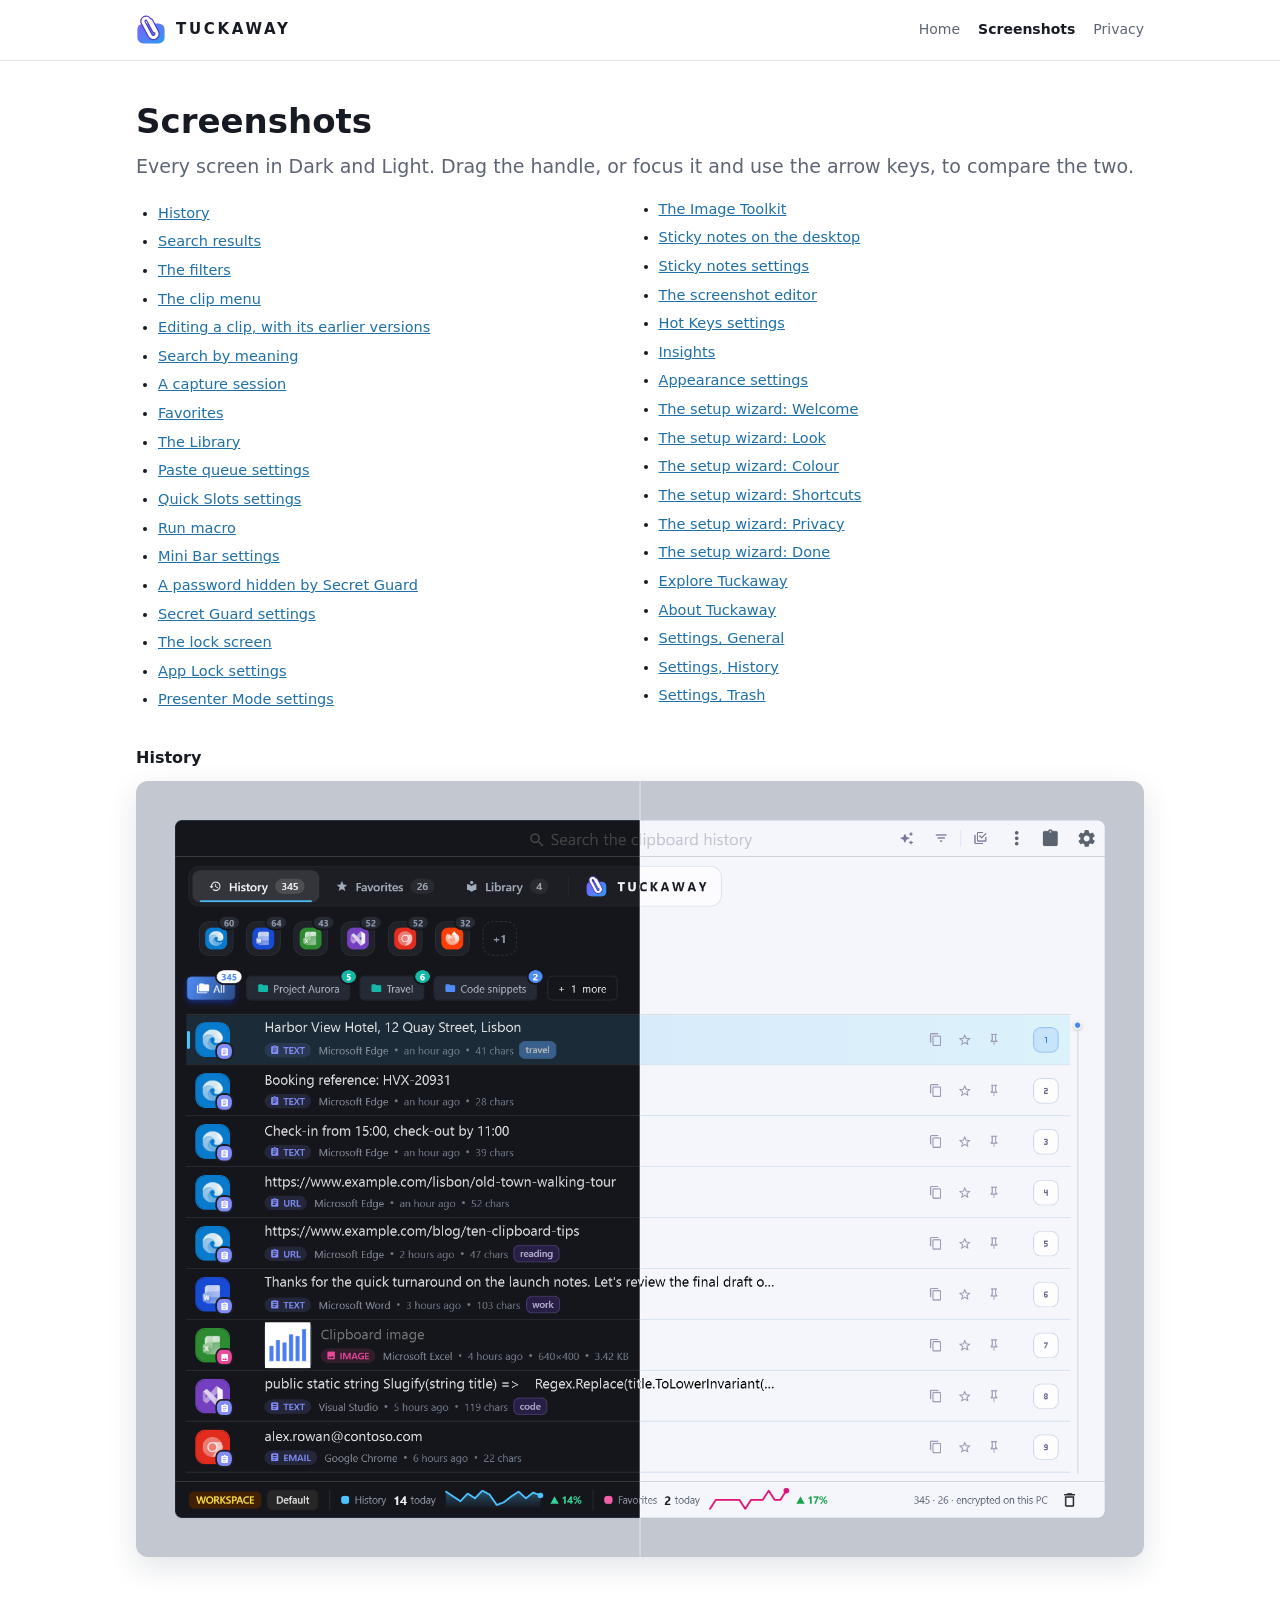
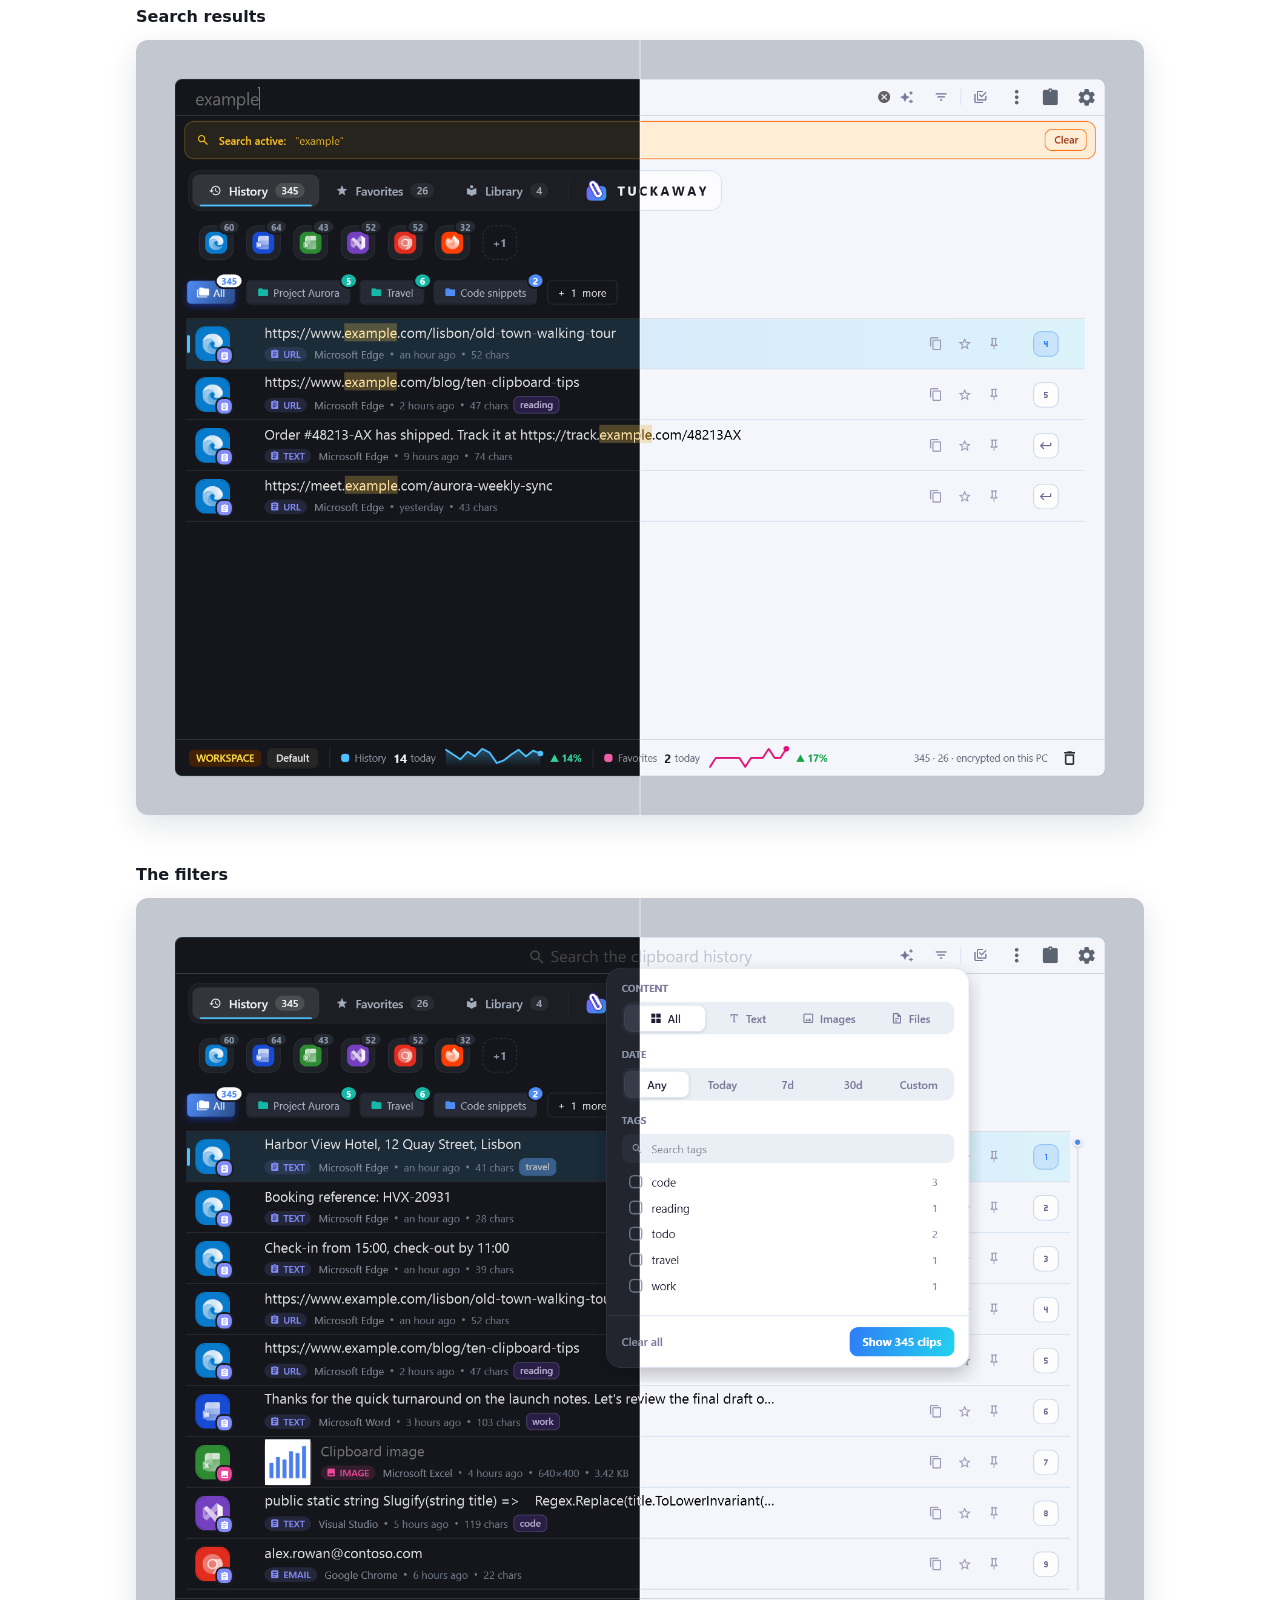
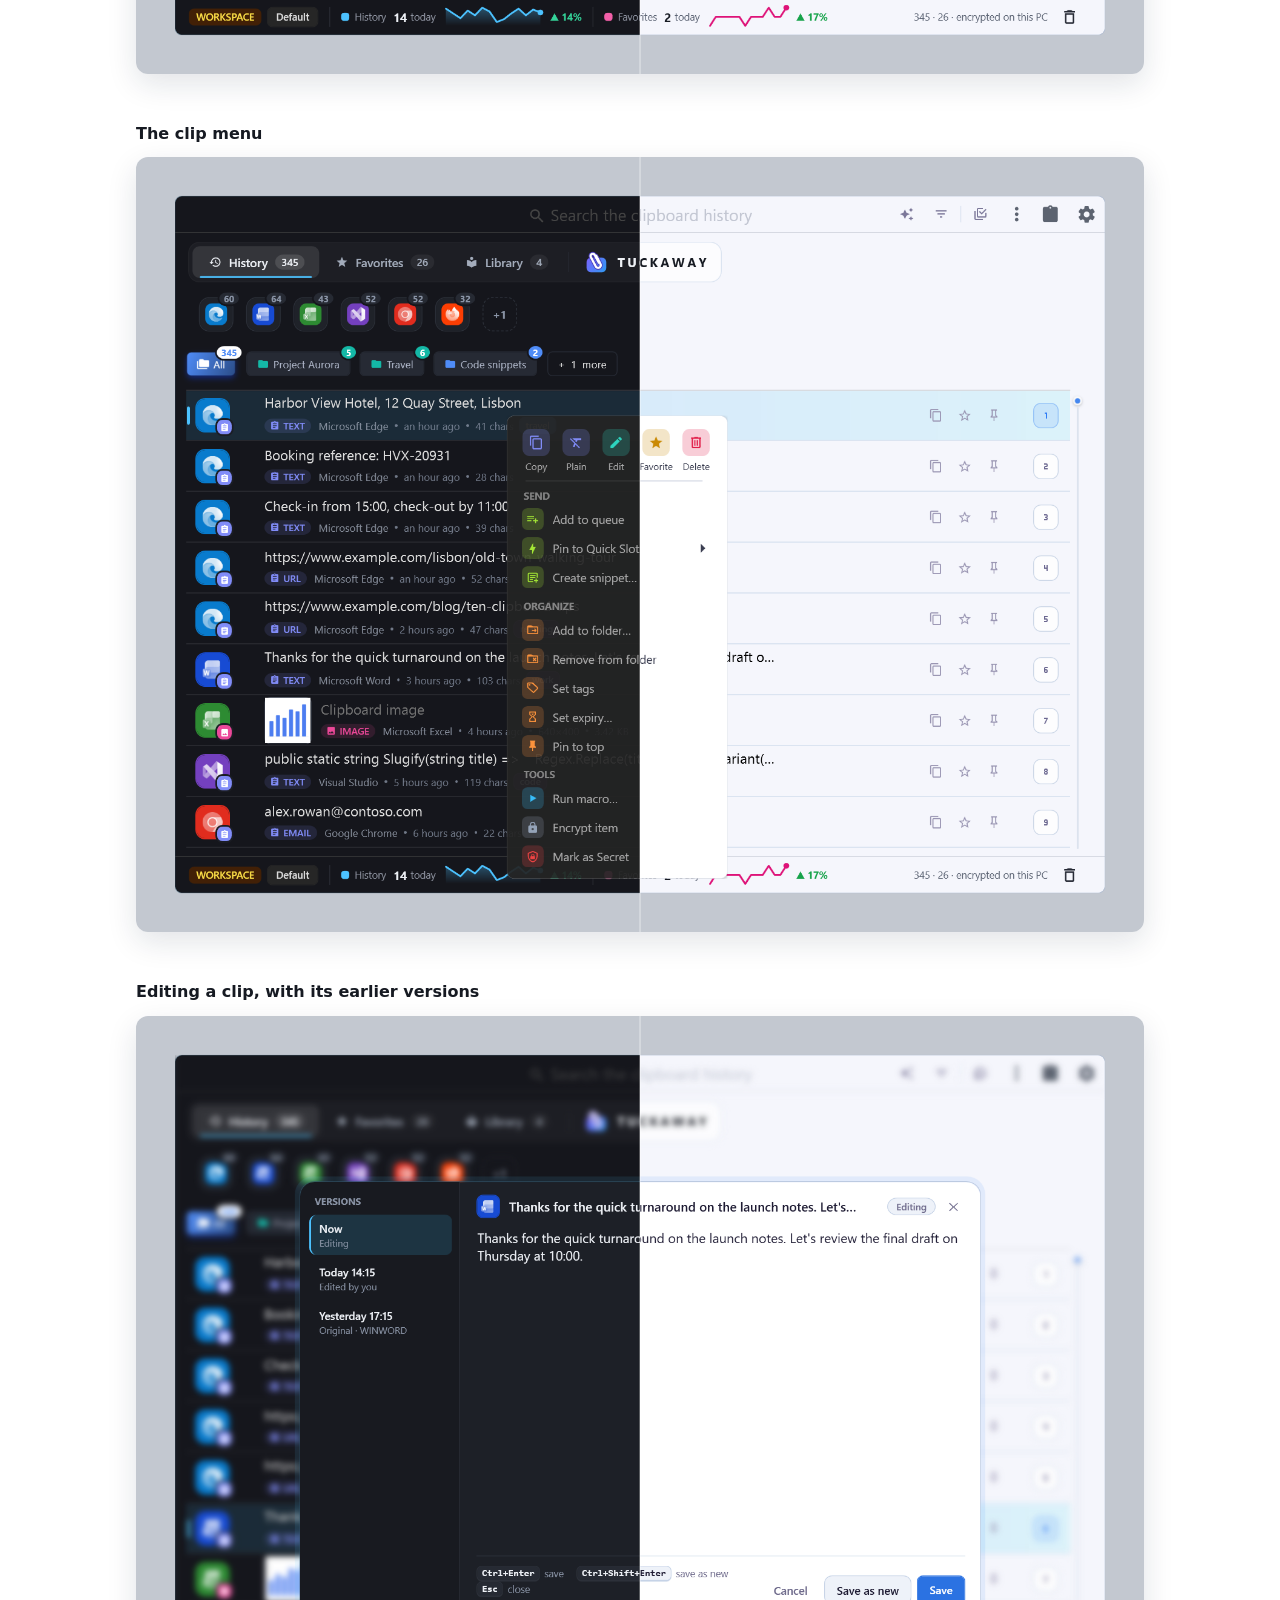
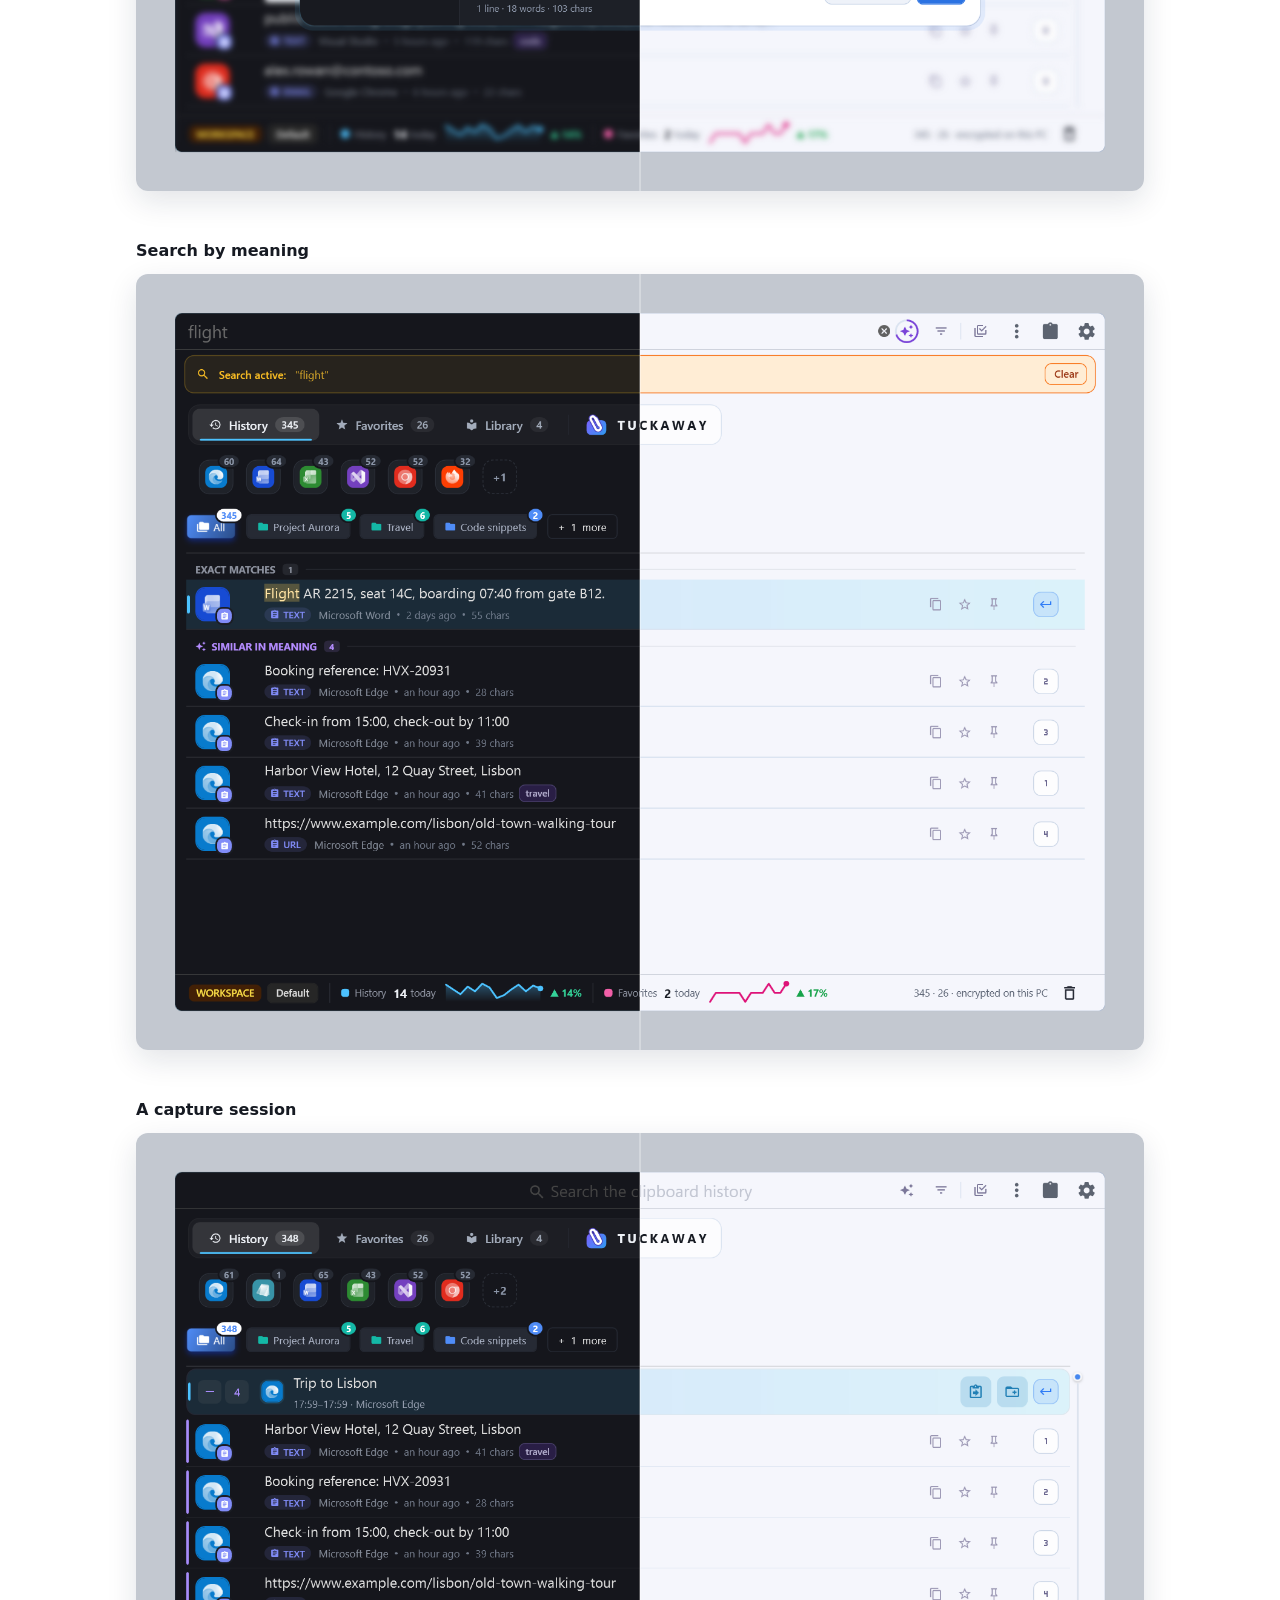
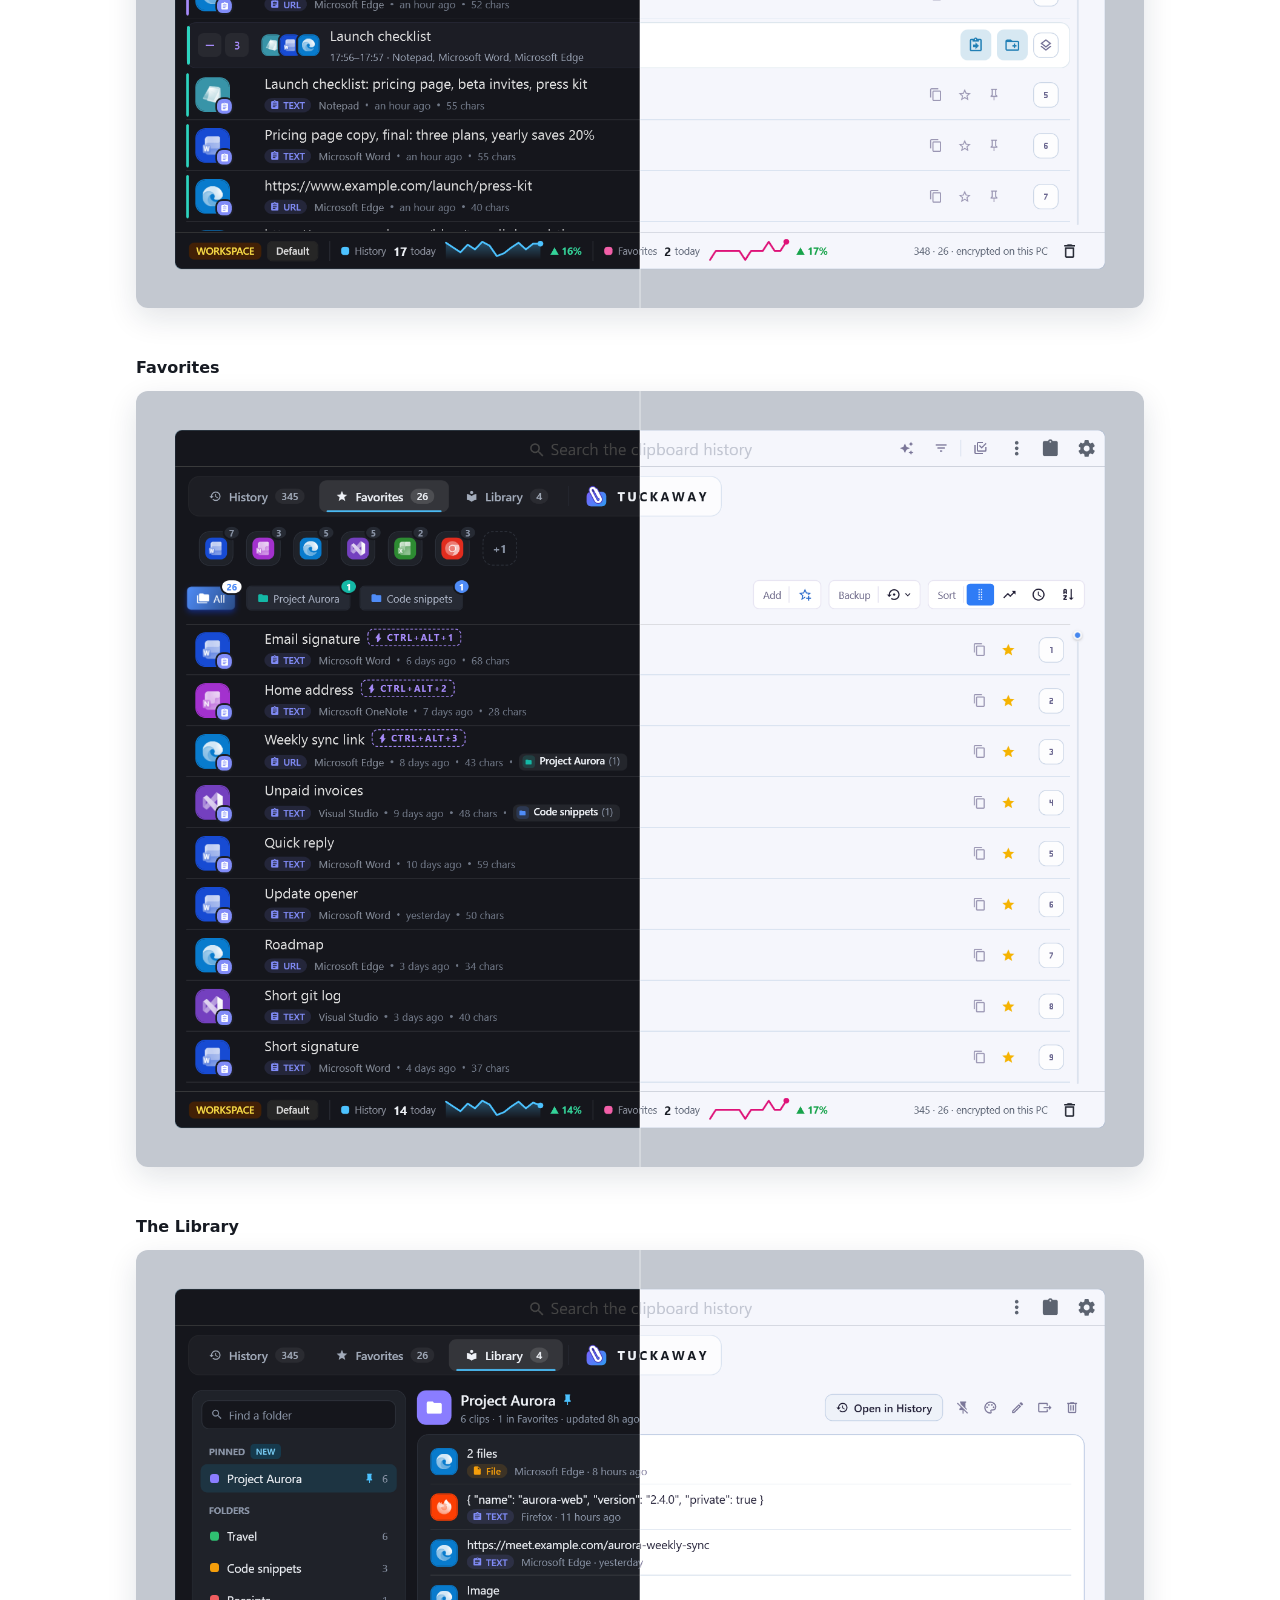
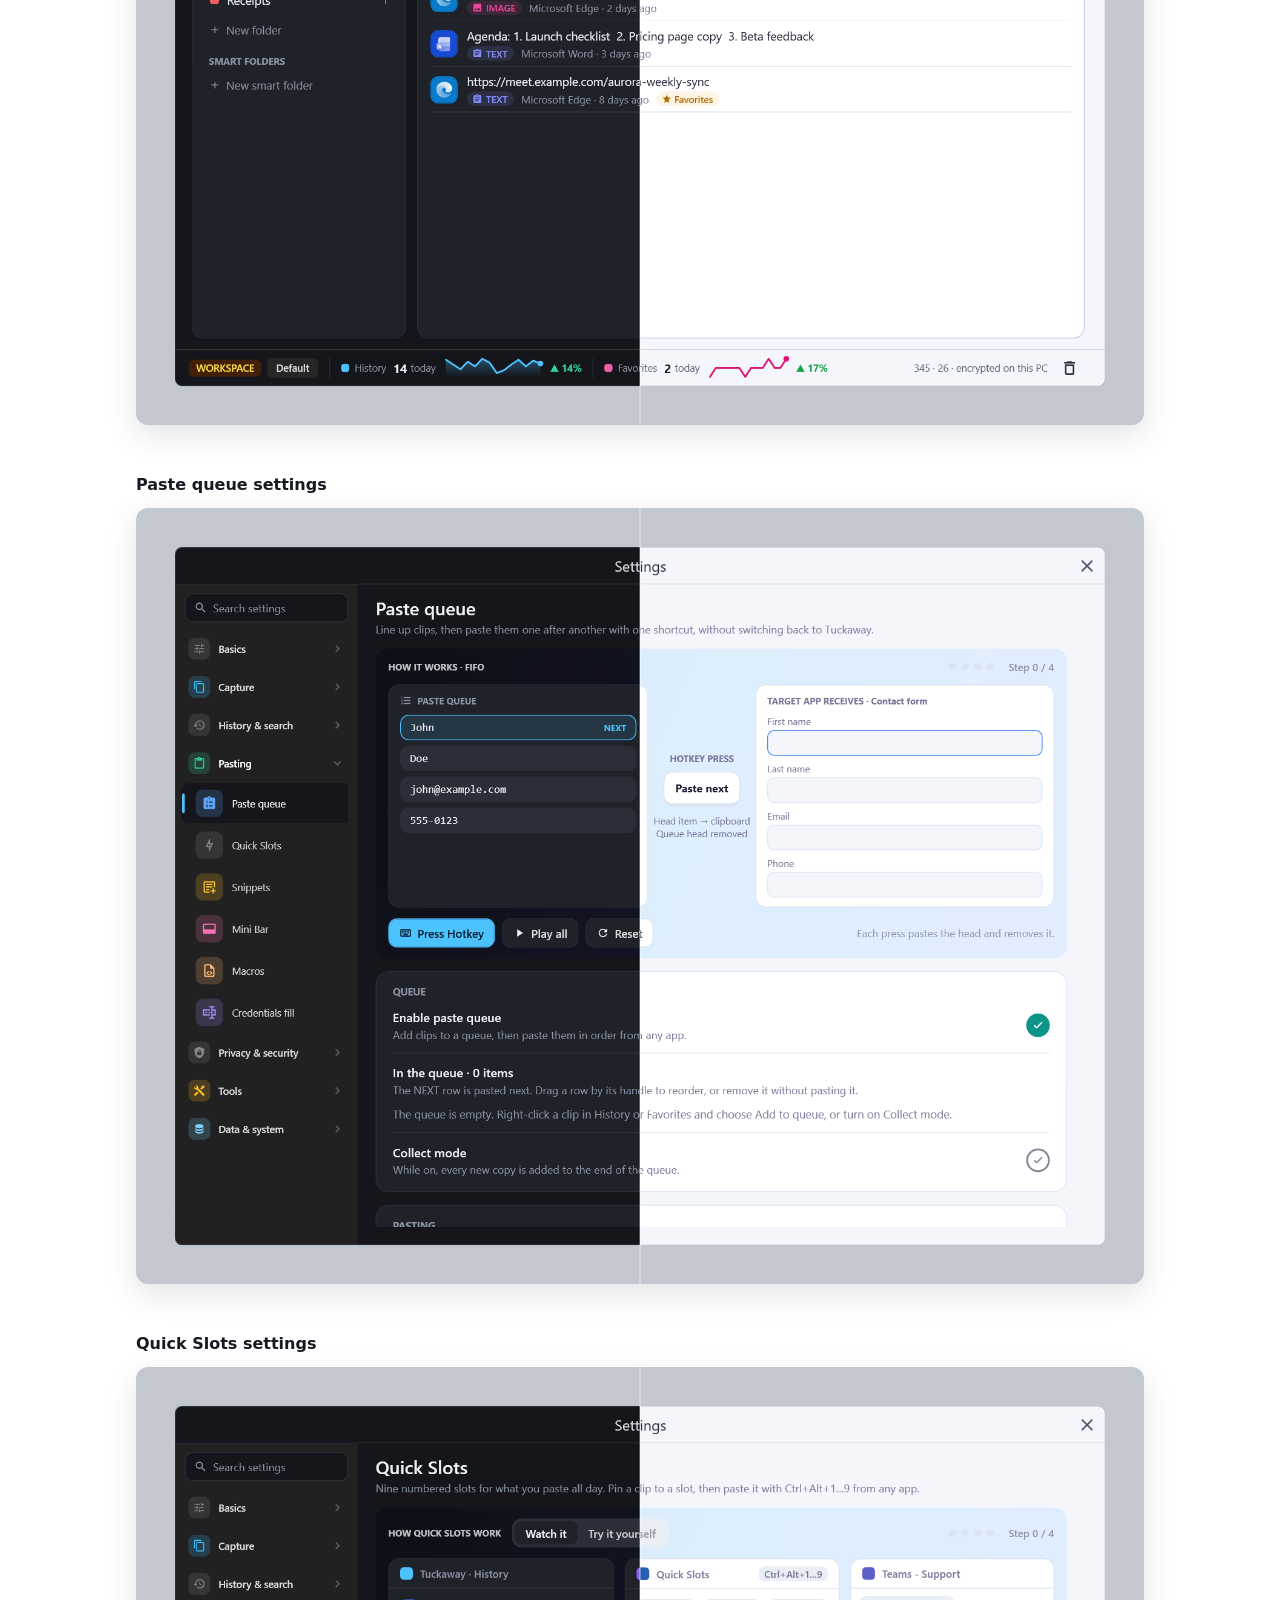
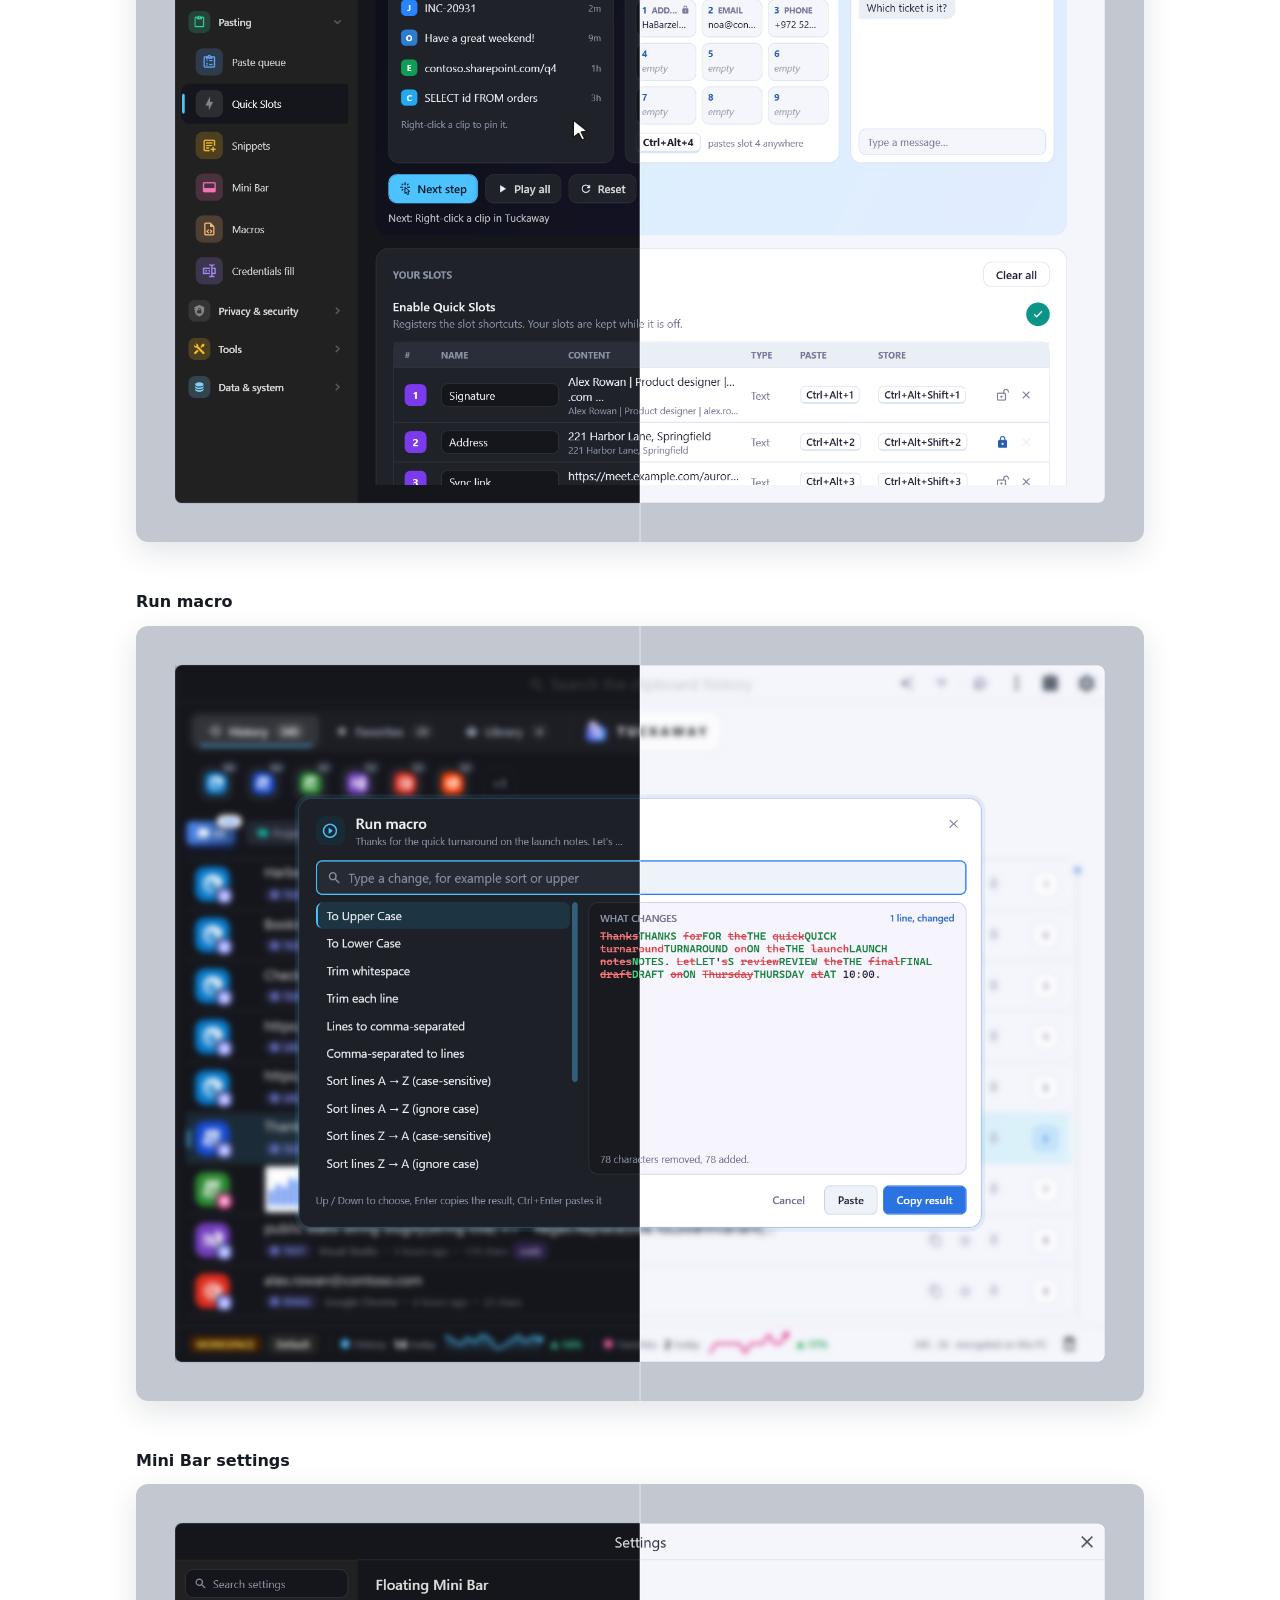
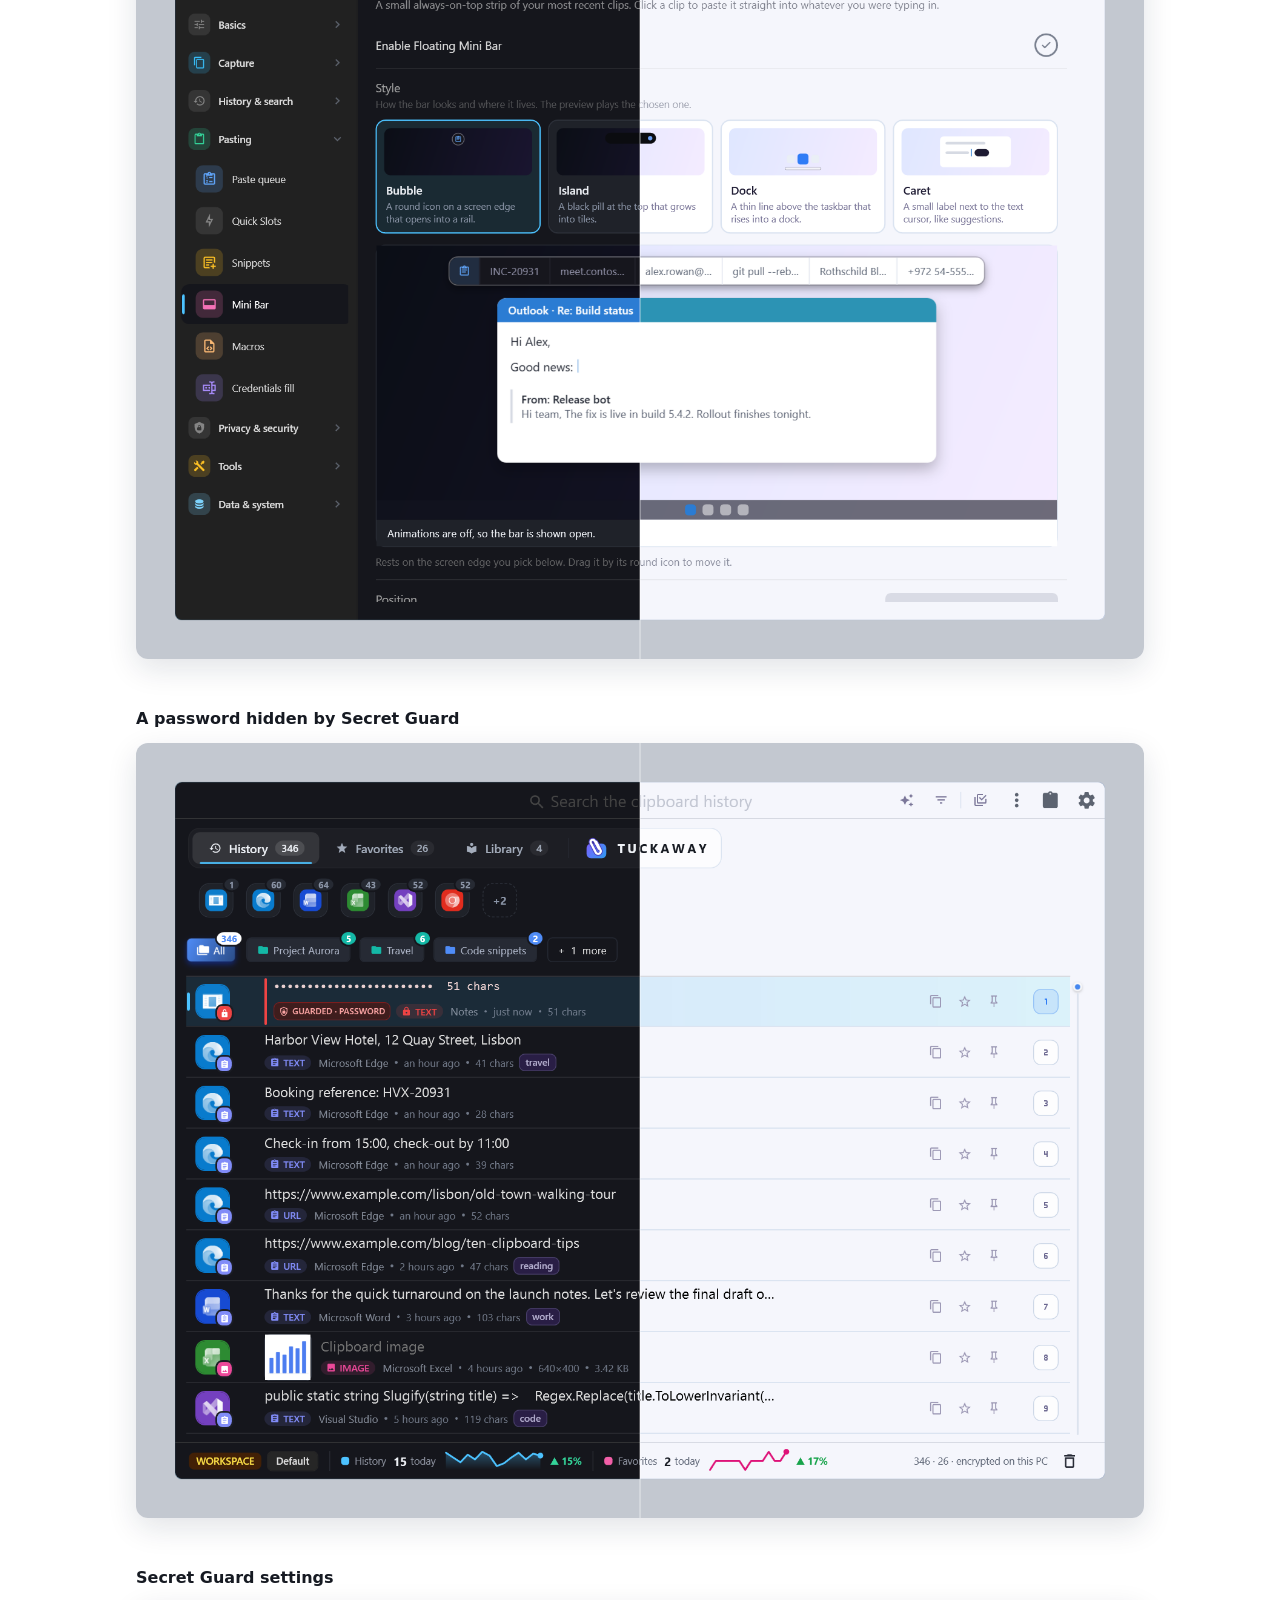
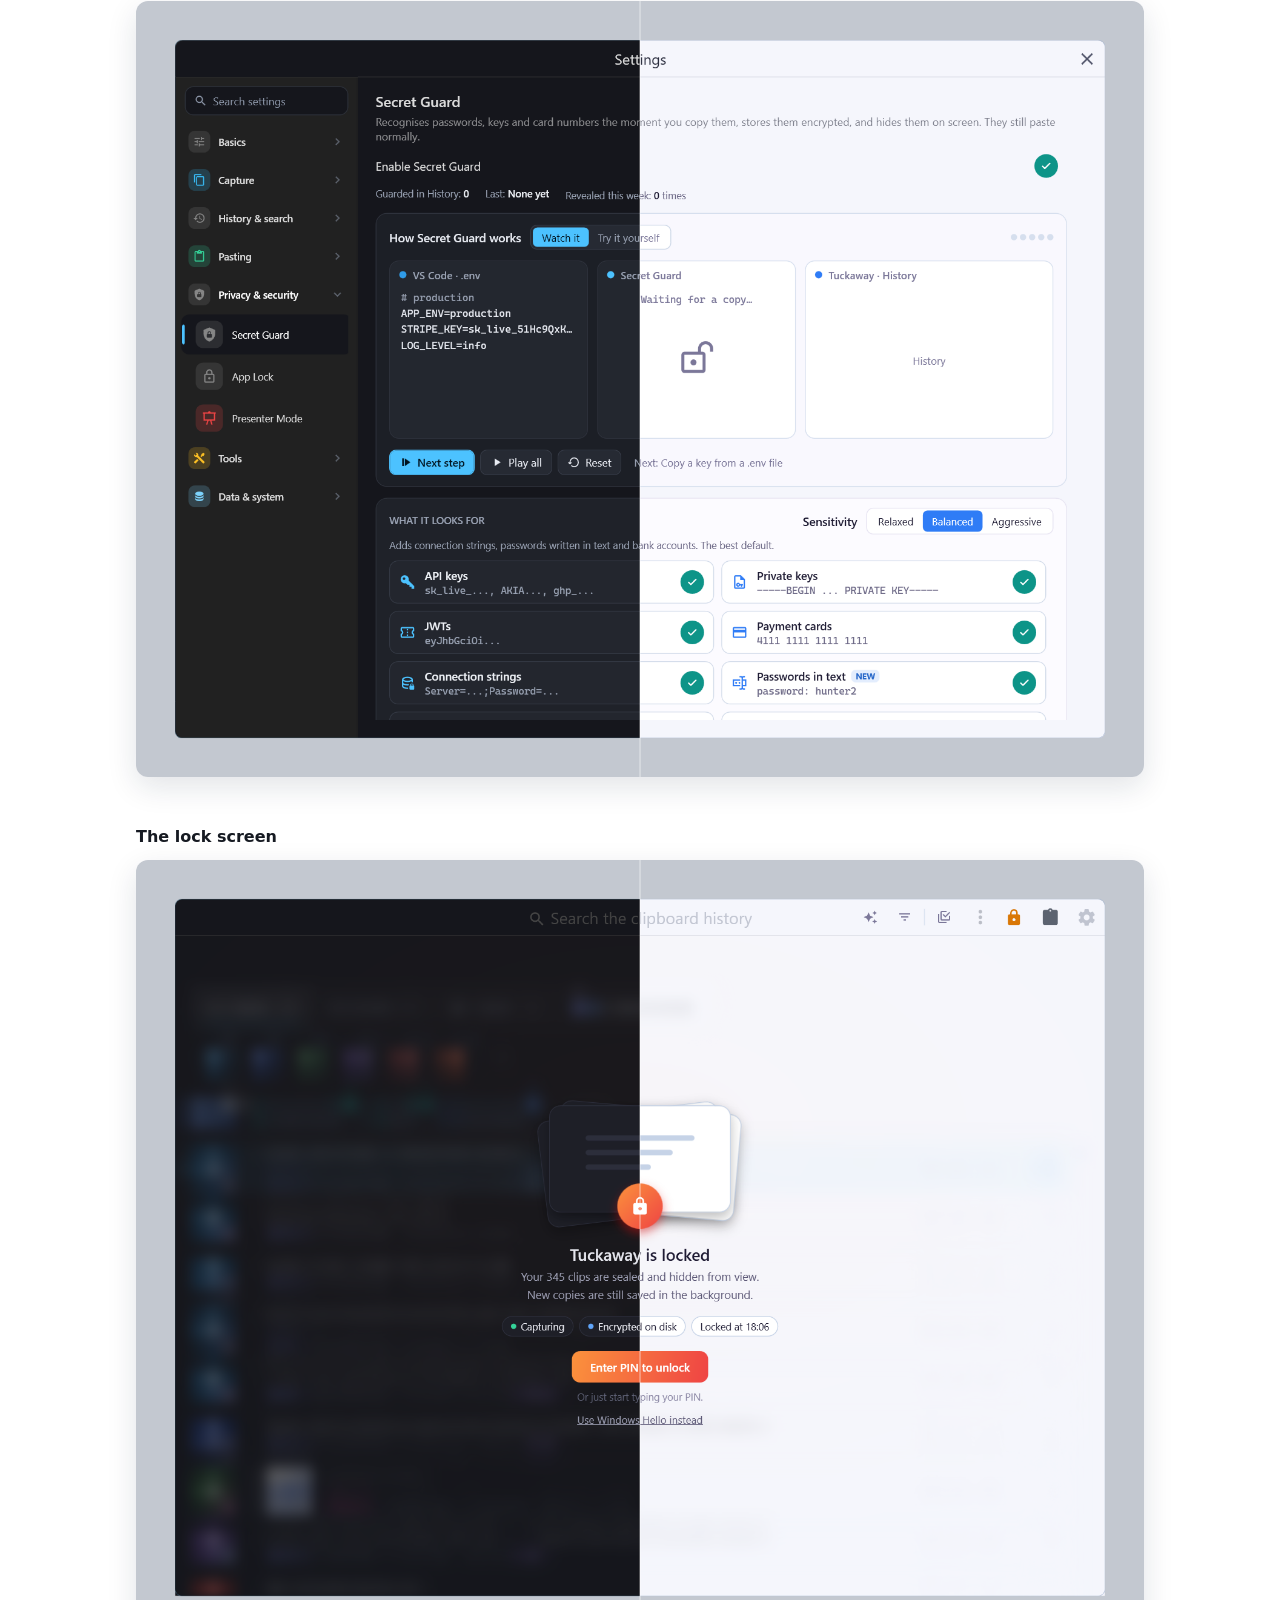
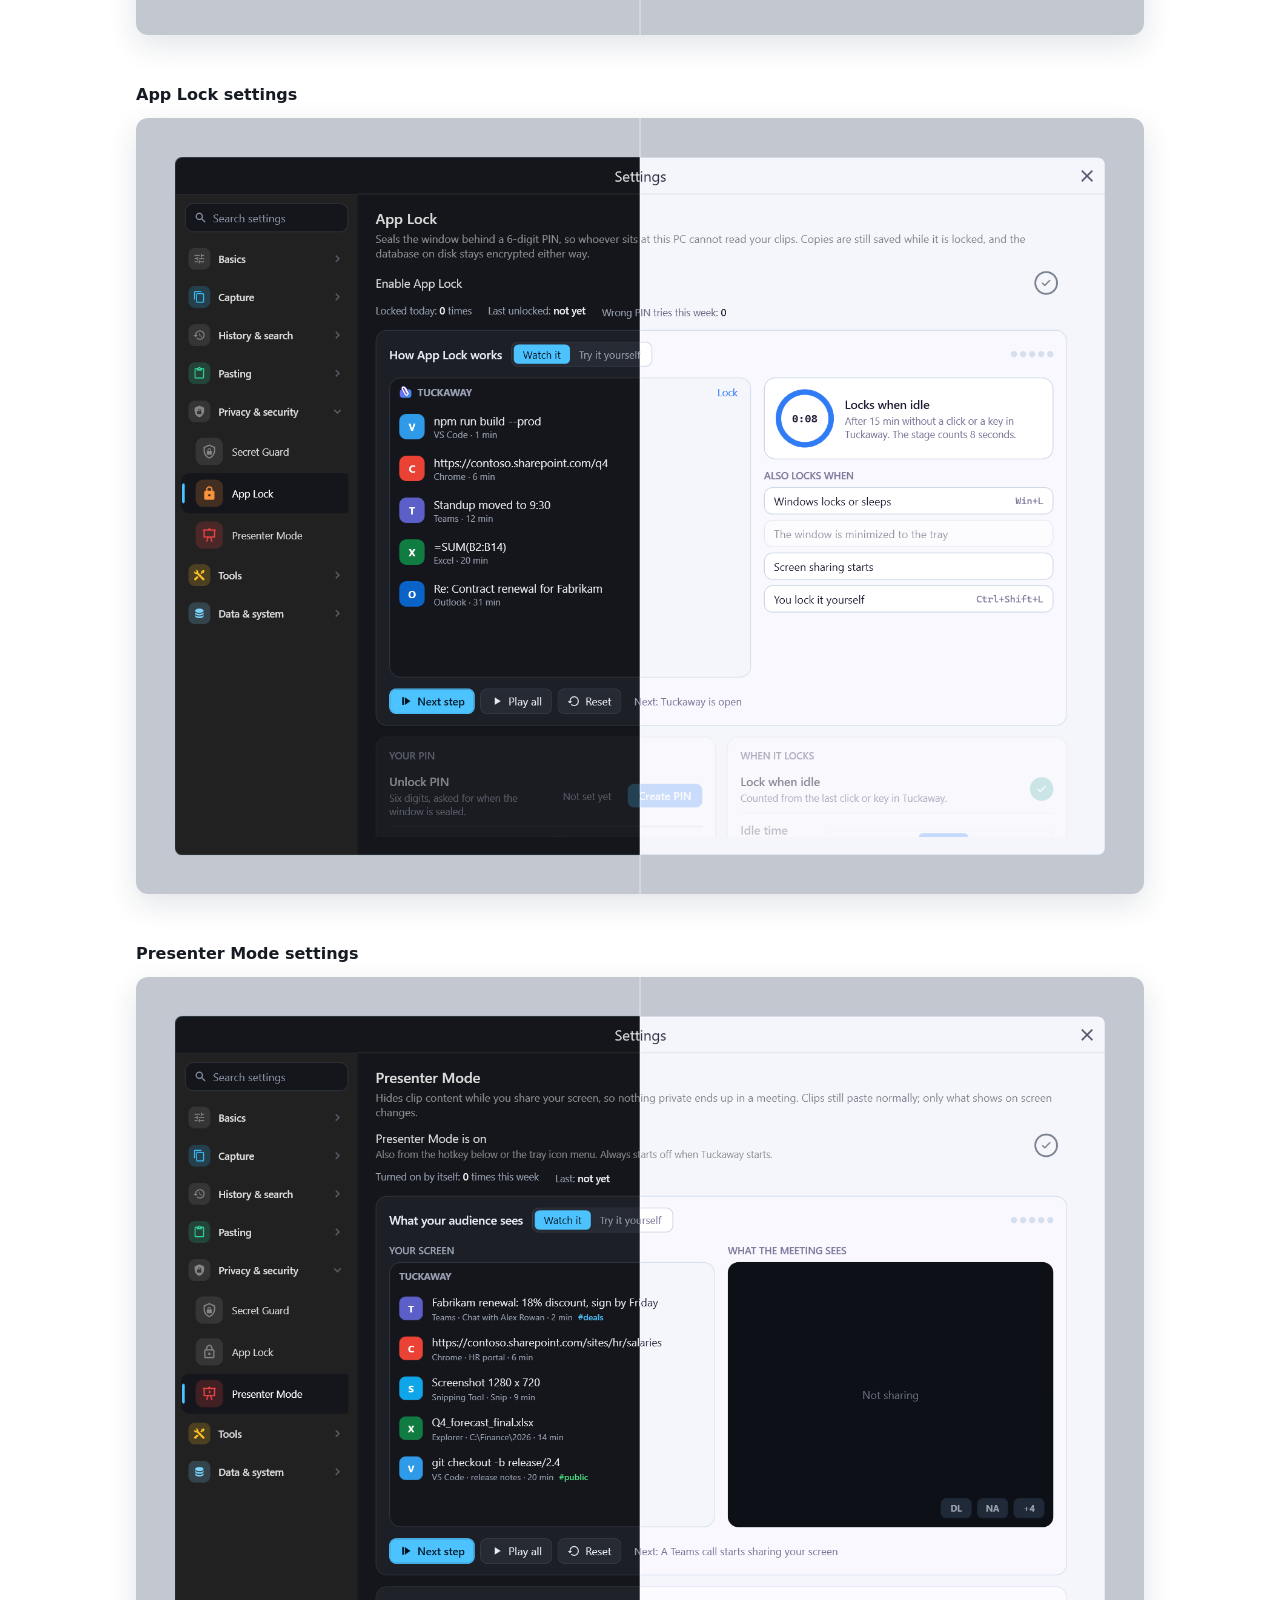
==== docs/screenshots.html @ d0788522 "Website: home, privacy policy and screenshots" ====
<!doctype html>
<html lang="en">
<head>
<meta charset="utf-8">
<meta name="viewport" content="width=device-width, initial-scale=1">
<title>Tuckaway Screenshots</title>
<meta name="description" content="Every screen of Tuckaway in its Dark and Light themes, side by side on a slider.">
<link rel="icon" href="images/icon.svg" type="image/svg+xml">
<link rel="stylesheet" href="style.css">
</head>
<body>
<a class="skip" href="#main">Skip to content</a>
<nav><div class="wrap wide"><a class="brand" href="./"><img src="images/icon.svg" alt=""><b>TUCKAWAY</b></a>
  <div class="links"><a href="./">Home</a><a href="screenshots.html" aria-current="page">Screenshots</a><a href="privacy.html">Privacy</a></div></div></nav>

<main id="main" class="wrap wide">
  <h1>Screenshots</h1>
  <p class="lead">Every screen in Dark and Light. Drag the handle, or focus it and use the arrow keys, to compare the two.</p>
  <ul class="toc" id="toc"></ul>
  <div id="screens"></div>
  <noscript>
    <p class="note">Each picture shows the Dark theme on the left and the Light theme on the right.</p>
    <figure class="compare"><figcaption>History</figcaption><img class="shot" loading="lazy" src="images/screens/history.png" width="1664" height="1280" alt="History, Dark on the left and Light on the right"></figure>
    <figure class="compare"><figcaption>Search results</figcaption><img class="shot" loading="lazy" src="images/screens/search.png" width="1664" height="1280" alt="Search results, Dark on the left and Light on the right"></figure>
    <figure class="compare"><figcaption>The filters</figcaption><img class="shot" loading="lazy" src="images/screens/filters.png" width="1664" height="1280" alt="The filters, Dark on the left and Light on the right"></figure>
    <figure class="compare"><figcaption>The clip menu</figcaption><img class="shot" loading="lazy" src="images/screens/clip-menu.png" width="1664" height="1280" alt="The clip menu, Dark on the left and Light on the right"></figure>
    <figure class="compare"><figcaption>Editing a clip, with its earlier versions</figcaption><img class="shot" loading="lazy" src="images/screens/edit-versions.png" width="1664" height="1280" alt="Editing a clip, with its earlier versions, Dark on the left and Light on the right"></figure>
    <figure class="compare"><figcaption>Search by meaning</figcaption><img class="shot" loading="lazy" src="images/screens/search-by-meaning.png" width="1664" height="1280" alt="Search by meaning, Dark on the left and Light on the right"></figure>
    <figure class="compare"><figcaption>A capture session</figcaption><img class="shot" loading="lazy" src="images/screens/capture-sessions.png" width="1664" height="1280" alt="A capture session, Dark on the left and Light on the right"></figure>
    <figure class="compare"><figcaption>Favorites</figcaption><img class="shot" loading="lazy" src="images/screens/favorites.png" width="1664" height="1280" alt="Favorites, Dark on the left and Light on the right"></figure>
    <figure class="compare"><figcaption>The Library</figcaption><img class="shot" loading="lazy" src="images/screens/library.png" width="1664" height="1280" alt="The Library, Dark on the left and Light on the right"></figure>
    <figure class="compare"><figcaption>Paste queue settings</figcaption><img class="shot" loading="lazy" src="images/screens/settings-paste-queue.png" width="1664" height="1280" alt="Paste queue settings, Dark on the left and Light on the right"></figure>
    <figure class="compare"><figcaption>Quick Slots settings</figcaption><img class="shot" loading="lazy" src="images/screens/settings-quick-slots.png" width="1664" height="1280" alt="Quick Slots settings, Dark on the left and Light on the right"></figure>
    <figure class="compare"><figcaption>Run macro</figcaption><img class="shot" loading="lazy" src="images/screens/run-macro.png" width="1664" height="1280" alt="Run macro, Dark on the left and Light on the right"></figure>
    <figure class="compare"><figcaption>Mini Bar settings</figcaption><img class="shot" loading="lazy" src="images/screens/settings-mini-bar.png" width="1664" height="1280" alt="Mini Bar settings, Dark on the left and Light on the right"></figure>
    <figure class="compare"><figcaption>A password hidden by Secret Guard</figcaption><img class="shot" loading="lazy" src="images/screens/secret-guard.png" width="1664" height="1280" alt="A password hidden by Secret Guard, Dark on the left and Light on the right"></figure>
    <figure class="compare"><figcaption>Secret Guard settings</figcaption><img class="shot" loading="lazy" src="images/screens/settings-secret-guard.png" width="1664" height="1280" alt="Secret Guard settings, Dark on the left and Light on the right"></figure>
    <figure class="compare"><figcaption>The lock screen</figcaption><img class="shot" loading="lazy" src="images/screens/app-lock.png" width="1664" height="1280" alt="The lock screen, Dark on the left and Light on the right"></figure>
    <figure class="compare"><figcaption>App Lock settings</figcaption><img class="shot" loading="lazy" src="images/screens/settings-app-lock.png" width="1664" height="1280" alt="App Lock settings, Dark on the left and Light on the right"></figure>
    <figure class="compare"><figcaption>Presenter Mode settings</figcaption><img class="shot" loading="lazy" src="images/screens/settings-presenter-mode.png" width="1664" height="1280" alt="Presenter Mode settings, Dark on the left and Light on the right"></figure>
    <figure class="compare"><figcaption>The Image Toolkit</figcaption><img class="shot" loading="lazy" src="images/screens/image-toolkit.png" width="1508" height="1118" alt="The Image Toolkit, Dark on the left and Light on the right"></figure>
    <figure class="compare"><figcaption>Sticky notes on the desktop</figcaption><img class="shot" loading="lazy" src="images/screens/sticky-notes.png" width="1374" height="510" alt="Sticky notes on the desktop, Dark on the left and Light on the right"></figure>
    <figure class="compare"><figcaption>Sticky notes settings</figcaption><img class="shot" loading="lazy" src="images/screens/settings-sticky-notes.png" width="1664" height="1280" alt="Sticky notes settings, Dark on the left and Light on the right"></figure>
    <figure class="compare"><figcaption>The screenshot editor</figcaption><img class="shot" loading="lazy" src="images/screens/screenshot-editor.png" width="1898" height="1268" alt="The screenshot editor, Dark on the left and Light on the right"></figure>
    <figure class="compare"><figcaption>Hot Keys settings</figcaption><img class="shot" loading="lazy" src="images/screens/settings-hot-keys.png" width="1664" height="1280" alt="Hot Keys settings, Dark on the left and Light on the right"></figure>
    <figure class="compare"><figcaption>Insights</figcaption><img class="shot" loading="lazy" src="images/screens/settings-insights.png" width="1664" height="1280" alt="Insights, Dark on the left and Light on the right"></figure>
    <figure class="compare"><figcaption>Appearance settings</figcaption><img class="shot" loading="lazy" src="images/screens/settings-appearance.png" width="1664" height="1280" alt="Appearance settings, Dark on the left and Light on the right"></figure>
    <figure class="compare"><figcaption>The setup wizard: Welcome</figcaption><img class="shot" loading="lazy" src="images/screens/wizard-welcome.png" width="1664" height="1280" alt="The setup wizard: Welcome, Dark on the left and Light on the right"></figure>
    <figure class="compare"><figcaption>The setup wizard: Look</figcaption><img class="shot" loading="lazy" src="images/screens/wizard-look.png" width="1664" height="1280" alt="The setup wizard: Look, Dark on the left and Light on the right"></figure>
    <figure class="compare"><figcaption>The setup wizard: Colour</figcaption><img class="shot" loading="lazy" src="images/screens/wizard-colour.png" width="1664" height="1280" alt="The setup wizard: Colour, Dark on the left and Light on the right"></figure>
    <figure class="compare"><figcaption>The setup wizard: Shortcuts</figcaption><img class="shot" loading="lazy" src="images/screens/wizard-shortcuts.png" width="1664" height="1280" alt="The setup wizard: Shortcuts, Dark on the left and Light on the right"></figure>
    <figure class="compare"><figcaption>The setup wizard: Privacy</figcaption><img class="shot" loading="lazy" src="images/screens/wizard-privacy.png" width="1664" height="1280" alt="The setup wizard: Privacy, Dark on the left and Light on the right"></figure>
    <figure class="compare"><figcaption>The setup wizard: Done</figcaption><img class="shot" loading="lazy" src="images/screens/wizard-done.png" width="1664" height="1280" alt="The setup wizard: Done, Dark on the left and Light on the right"></figure>
    <figure class="compare"><figcaption>Explore Tuckaway</figcaption><img class="shot" loading="lazy" src="images/screens/feature-tour.png" width="1628" height="1268" alt="Explore Tuckaway, Dark on the left and Light on the right"></figure>
    <figure class="compare"><figcaption>About Tuckaway</figcaption><img class="shot" loading="lazy" src="images/screens/about.png" width="1016" height="822" alt="About Tuckaway, Dark on the left and Light on the right"></figure>
    <figure class="compare"><figcaption>Settings, General</figcaption><img class="shot" loading="lazy" src="images/screens/settings-general.png" width="1664" height="1280" alt="Settings, General, Dark on the left and Light on the right"></figure>
    <figure class="compare"><figcaption>Settings, History</figcaption><img class="shot" loading="lazy" src="images/screens/settings-history.png" width="1664" height="1280" alt="Settings, History, Dark on the left and Light on the right"></figure>
    <figure class="compare"><figcaption>Settings, Trash</figcaption><img class="shot" loading="lazy" src="images/screens/settings-trash.png" width="1664" height="1280" alt="Settings, Trash, Dark on the left and Light on the right"></figure>
  </noscript>
</main>

<footer><div class="wrap wide">Tuckaway · <a href="privacy.html">Privacy</a> · <a href="screenshots.html">Screenshots</a> · <a href="mailto:tuckaway.support@gmail.com">tuckaway.support@gmail.com</a></div></footer>

<script>
  // Every screen of the README: its file name, its caption and the size of its picture.
  var SCREENS = [
    ["history", "History", 1664, 1280],
    ["search", "Search results", 1664, 1280],
    ["filters", "The filters", 1664, 1280],
    ["clip-menu", "The clip menu", 1664, 1280],
    ["edit-versions", "Editing a clip, with its earlier versions", 1664, 1280],
    ["search-by-meaning", "Search by meaning", 1664, 1280],
    ["capture-sessions", "A capture session", 1664, 1280],
    ["favorites", "Favorites", 1664, 1280],
    ["library", "The Library", 1664, 1280],
    ["settings-paste-queue", "Paste queue settings", 1664, 1280],
    ["settings-quick-slots", "Quick Slots settings", 1664, 1280],
    ["run-macro", "Run macro", 1664, 1280],
    ["settings-mini-bar", "Mini Bar settings", 1664, 1280],
    ["secret-guard", "A password hidden by Secret Guard", 1664, 1280],
    ["settings-secret-guard", "Secret Guard settings", 1664, 1280],
    ["app-lock", "The lock screen", 1664, 1280],
    ["settings-app-lock", "App Lock settings", 1664, 1280],
    ["settings-presenter-mode", "Presenter Mode settings", 1664, 1280],
    ["image-toolkit", "The Image Toolkit", 1508, 1118],
    ["sticky-notes", "Sticky notes on the desktop", 1374, 510],
    ["settings-sticky-notes", "Sticky notes settings", 1664, 1280],
    ["screenshot-editor", "The screenshot editor", 1898, 1268],
    ["settings-hot-keys", "Hot Keys settings", 1664, 1280],
    ["settings-insights", "Insights", 1664, 1280],
    ["settings-appearance", "Appearance settings", 1664, 1280],
    ["wizard-welcome", "The setup wizard: Welcome", 1664, 1280],
    ["wizard-look", "The setup wizard: Look", 1664, 1280],
    ["wizard-colour", "The setup wizard: Colour", 1664, 1280],
    ["wizard-shortcuts", "The setup wizard: Shortcuts", 1664, 1280],
    ["wizard-privacy", "The setup wizard: Privacy", 1664, 1280],
    ["wizard-done", "The setup wizard: Done", 1664, 1280],
    ["feature-tour", "Explore Tuckaway", 1628, 1268],
    ["about", "About Tuckaway", 1016, 822],
    ["settings-general", "Settings, General", 1664, 1280],
    ["settings-history", "Settings, History", 1664, 1280],
    ["settings-trash", "Settings, Trash", 1664, 1280]
  ];

  // Builds one before and after slider per screen from the full Dark and Light pictures (images/screens/full). A screen
  // whose full pictures are not published yet shows its combined picture instead (Dark on the left, Light on the right).
  (function () {
    var list = document.getElementById('screens');
    var toc = document.getElementById('toc');

    // Moves a slider's handle to a position from 0 (all Light) to 100 (all Dark) and tells assistive technology.
    function setPosition(slider, handle, value) {
      value = Math.max(0, Math.min(100, value));
      slider.style.setProperty('--pos', value + '%');
      handle.setAttribute('aria-valuenow', Math.round(value));
      handle.setAttribute('aria-valuetext', 'Dark ' + Math.round(value) + ' percent, Light ' + Math.round(100 - value) + ' percent');
      handle.dataset.value = value;
    }

    // Makes the slider follow a pointer (mouse, pen or touch) and the keyboard.
    function wire(slider, handle) {
      function fromPointer(event) {
        var box = slider.getBoundingClientRect();
        setPosition(slider, handle, (event.clientX - box.left) / box.width * 100);
      }
      slider.addEventListener('pointerdown', function (event) {
        if (event.button !== undefined && event.button !== 0) return;
        slider.setPointerCapture(event.pointerId);
        slider.classList.add('dragging');
        handle.focus({ preventScroll: true });
        fromPointer(event);
      });
      slider.addEventListener('pointermove', function (event) {
        if (slider.hasPointerCapture(event.pointerId)) fromPointer(event);
      });
      function release(event) {
        if (slider.hasPointerCapture(event.pointerId)) slider.releasePointerCapture(event.pointerId);
        slider.classList.remove('dragging');
      }
      slider.addEventListener('pointerup', release);
      slider.addEventListener('pointercancel', release);

      // Arrows move 2%, Page Up and Page Down 10%, Home and End to either side.
      handle.addEventListener('keydown', function (event) {
        var value = parseFloat(handle.dataset.value);
        var steps = { ArrowLeft: -2, ArrowDown: -2, ArrowRight: 2, ArrowUp: 2, PageDown: -10, PageUp: 10 };
        if (event.key in steps) value += steps[event.key];
        else if (event.key === 'Home') value = 0;
        else if (event.key === 'End') value = 100;
        else return;
        event.preventDefault();
        setPosition(slider, handle, value);
      });
    }

    // One screen: a slider when both full pictures load, otherwise the combined picture.
    function addScreen(screen) {
      var name = screen[0], caption = screen[1], width = screen[2], height = screen[3];
      var figure = document.createElement('figure');
      figure.className = 'compare';
      figure.id = name;
      var title = document.createElement('figcaption');
      title.textContent = caption;
      figure.appendChild(title);
      list.appendChild(figure);

      var item = document.createElement('li');
      var link = document.createElement('a');
      link.href = '#' + name;
      link.textContent = caption;
      item.appendChild(link);
      toc.appendChild(item);

      function combined() {
        var picture = new Image(width, height);
        picture.className = 'shot';
        picture.loading = 'lazy';
        picture.src = 'images/screens/' + name + '.png';
        picture.alt = caption + ', Dark on the left and Light on the right';
        holder.replaceWith(picture);
      }

      // A box of the picture's proportions holds the place until the pictures arrive, so the page does not jump.
      var holder = document.createElement('div');
      holder.className = 'holder';
      holder.style.aspectRatio = width + ' / ' + height;
      figure.appendChild(holder);

      var dark = new Image(), light = new Image(), loaded = 0, failed = false;
      function ready() {
        if (failed || ++loaded < 2) return;
        var slider = document.createElement('div');
        slider.className = 'slider';
        light.alt = caption + ' in the Light theme';
        dark.alt = caption + ' in the Dark theme';
        dark.className = 'dark';
        slider.appendChild(light);
        slider.appendChild(dark);
        slider.insertAdjacentHTML('beforeend', '<span class="label left">Dark</span><span class="label right">Light</span><span class="bar"></span>');
        var handle = document.createElement('span');
        handle.className = 'handle';
        handle.tabIndex = 0;
        handle.setAttribute('role', 'slider');
        handle.setAttribute('aria-label', caption + ': compare Dark and Light');
        handle.setAttribute('aria-valuemin', '0');
        handle.setAttribute('aria-valuemax', '100');
        handle.innerHTML = '<span aria-hidden="true">&#x2194;</span>';
        slider.appendChild(handle);
        holder.replaceWith(slider);
        setPosition(slider, handle, 50);
        wire(slider, handle);
      }
      function missing() {
        if (failed) return;
        failed = true;
        combined();
      }
      [dark, light].forEach(function (picture) {
        picture.width = width;
        picture.height = height;
        picture.onload = ready;
        picture.onerror = missing;
      });
      // The pictures load only when the screen comes near the view: 36 screens in two themes are many megabytes.
      function load() {
        dark.src = 'images/screens/full/' + name + '-dark.png';
        light.src = 'images/screens/full/' + name + '-light.png';
      }
      if ('IntersectionObserver' in window) {
        var watch = new IntersectionObserver(function (entries) {
          if (entries[0].isIntersecting) {
            watch.disconnect();
            load();
          }
        }, { rootMargin: '800px 0px' });
        watch.observe(holder);
      } else {
        load();
      }
    }

    SCREENS.forEach(addScreen);
  })();
</script>
</body>
</html>
---- docs/style.css ----
/* Tuckaway's website: one shared style for every page, from the privacy policy draft. Light by default, Dark when the
   reader's system is dark. No web fonts, no external files: Segoe UI on Windows, the system font elsewhere. */

/* Colours for Light, then Dark when the reader's system is dark. */
:root {
  --bg: #FFFFFF; --soft: #F5F7FA; --ink: #161A22; --muted: #5D6575; --line: #E3E6EC;
  --accent: #1F6FA8; --accent-ink: #FFFFFF; --button: #2563C9; --button-hover: #1E54AD; --button-press: #194690;
  --todo: #FFF1B8; --todo-ink: #5A4500; --good: #0D7A70; --shadow: 0 10px 30px rgba(20, 30, 60, .12);
}
@media (prefers-color-scheme: dark) {
  :root {
    --bg: #121317; --soft: #191B21; --ink: #E9EAEE; --muted: #9AA0AD; --line: #2A2C33;
    --accent: #4FB8F0; --accent-ink: #FFFFFF; --button: #2F6FDB; --button-hover: #3D7DE8; --button-press: #2A62C2;
    --todo: #4A3D0E; --todo-ink: #FFE38A; --good: #2DD4BF; --shadow: 0 10px 30px rgba(0, 0, 0, .45);
  }
}

* { box-sizing: border-box; }
html { color-scheme: light dark; }
body { margin: 0; background: var(--bg); color: var(--ink); font: 16px/1.7 'Segoe UI', system-ui, -apple-system, sans-serif; }
img { max-width: 100%; height: auto; }

/* Links: a thicker underline on hover, a fade while pressed, and a clear outline for the keyboard. */
a { color: var(--accent); }
a:hover { text-decoration-thickness: 2px; }
a:active { opacity: .7; }
:focus-visible { outline: 2px solid var(--accent); outline-offset: 3px; border-radius: 4px; }
.wrap { max-width: 760px; margin: 0 auto; padding: 0 16px; }
.wide { max-width: 1040px; }

/* Skip link for keyboard users, shown only when focused. */
.skip { position: absolute; left: -999px; top: 8px; background: var(--bg); padding: 6px 10px; z-index: 10; }
.skip:focus { left: 8px; }

/* Top bar with the app's icon and name, and the page links. */
nav { border-bottom: 1px solid var(--line); }
nav .wrap { display: flex; align-items: center; gap: 12px; height: 60px; }
nav .brand { display: flex; align-items: center; gap: 10px; color: var(--ink); text-decoration: none; }
nav .brand img { width: 30px; height: 30px; }
nav .brand b { letter-spacing: .18em; font-size: 15px; }
nav .links { margin-left: auto; display: flex; gap: 18px; font-size: 14px; }
nav .links a { color: var(--muted); text-decoration: none; }
nav .links a:hover { color: var(--ink); }
nav .links a[aria-current="page"] { color: var(--ink); font-weight: 600; }

/* Headings and text. */
h1 { font-size: 34px; line-height: 1.2; margin: 40px 0 6px; }
h2 { font-size: 21px; margin: 40px 0 6px; padding-top: 8px; }
.lead { font-size: 19px; color: var(--muted); margin: 8px 0 0; }
.date { color: var(--muted); font-size: 14px; }
ul { padding-left: 22px; }
li { margin: 4px 0; }
code { font-size: 13.5px; background: var(--soft); border: 1px solid var(--line); border-radius: 4px; padding: 0 4px; overflow-wrap: anywhere; }
.todo { background: var(--todo); color: var(--todo-ink); border-radius: 4px; padding: 0 4px; }

/* The short summary cards (privacy) and the feature grid (home). */
.summary, .features { margin: 28px 0 8px; display: grid; grid-template-columns: repeat(auto-fit, minmax(210px, 1fr)); gap: 12px; }
.summary div, .features div { background: var(--soft); border: 1px solid var(--line); border-radius: 12px; padding: 14px 16px; font-size: 14.5px; line-height: 1.5; }
.summary b, .features b { display: block; font-size: 15.5px; margin-bottom: 2px; }
.summary .ok { color: var(--good); font-weight: 800; margin-right: 4px; }

/* Tables (privacy). */
.table { overflow-x: auto; }
table { width: 100%; border-collapse: collapse; font-size: 14.5px; margin: 10px 0; }
th, td { text-align: left; padding: 9px 10px; border-bottom: 1px solid var(--line); vertical-align: top; }
th { color: var(--muted); font-weight: 600; font-size: 13px; text-transform: uppercase; letter-spacing: .04em; }

/* Buttons: the Store button and a quieter second one, each with a hover and a press. */
.actions { display: flex; flex-wrap: wrap; gap: 12px; align-items: center; margin: 26px 0 8px; }
.button { display: inline-flex; align-items: center; gap: 10px; padding: 12px 20px; border-radius: 10px; background: var(--button);
  color: var(--accent-ink); font-weight: 600; text-decoration: none; transition: background .12s, transform .08s; }
.button:hover { background: var(--button-hover); text-decoration: none; }
.button:active { background: var(--button-press); transform: scale(.97); opacity: 1; }
.button.quiet { background: transparent; color: var(--ink); border: 1px solid var(--line); }
.button.quiet:hover { background: var(--soft); }
.button.quiet:active { background: var(--line); }
/* A button that cannot be used yet (the Store link before the app is listed): muted, with no hover or press. */
.button.disabled { background: var(--soft); color: var(--muted); border: 1px dashed var(--line); cursor: default; }
.button.disabled:hover, .button.disabled:active { background: var(--soft); transform: none; }

/* The hero picture and every screenshot: rounded, with a soft shadow. */
.hero { margin: 34px 0 6px; }
.shot { display: block; border-radius: 12px; box-shadow: var(--shadow); }
.note { color: var(--muted); font-size: 14px; }

/* Before and after slider (screenshots): the Light picture underneath, the Dark one clipped to the left of the handle. */
.compare { margin: 30px 0 46px; }
.compare figcaption { font-weight: 600; margin: 0 0 10px; }
.slider { position: relative; overflow: hidden; border-radius: 12px; box-shadow: var(--shadow); touch-action: pan-y; cursor: ew-resize;
  user-select: none; -webkit-user-select: none; --pos: 50%; }
.slider img { display: block; width: 100%; pointer-events: none; }
.slider .dark { position: absolute; inset: 0; clip-path: inset(0 calc(100% - var(--pos)) 0 0); }
.slider .bar { position: absolute; top: 0; bottom: 0; left: var(--pos); width: 2px; margin-left: -1px; background: rgba(255, 255, 255, .85);
  box-shadow: 0 0 0 1px rgba(0, 0, 0, .25); }
.slider .handle { position: absolute; top: 50%; left: var(--pos); width: 44px; height: 44px; margin: -22px 0 0 -22px; border-radius: 50%;
  background: #FFFFFF; color: #161A22; border: 2px solid rgba(0, 0, 0, .2); display: grid; place-items: center; font-size: 15px;
  box-shadow: 0 3px 10px rgba(0, 0, 0, .3); transition: transform .08s; }
.slider .handle:hover { transform: scale(1.08); }
.slider.dragging .handle { transform: scale(.94); }
.slider .handle:focus-visible { outline: 3px solid var(--accent); outline-offset: 2px; }
.slider .label { position: absolute; top: 10px; padding: 2px 9px; border-radius: 6px; font-size: 12.5px; font-weight: 600;
  background: rgba(0, 0, 0, .55); color: #FFFFFF; pointer-events: none; }
.slider .label.left { left: 10px; }
.slider .label.right { right: 10px; }
.toc { columns: 2 220px; font-size: 14.5px; }
.holder { width: 100%; border-radius: 12px; background: var(--soft); border: 1px solid var(--line); }

footer { border-top: 1px solid var(--line); margin-top: 56px; padding: 22px 0 40px; color: var(--muted); font-size: 14px; }
footer a { color: var(--muted); }
@media (max-width: 520px) { h1 { font-size: 28px; } nav .links { gap: 12px; } nav .brand b { display: none; } }
@media (prefers-reduced-motion: reduce) { * { transition: none !important; } }
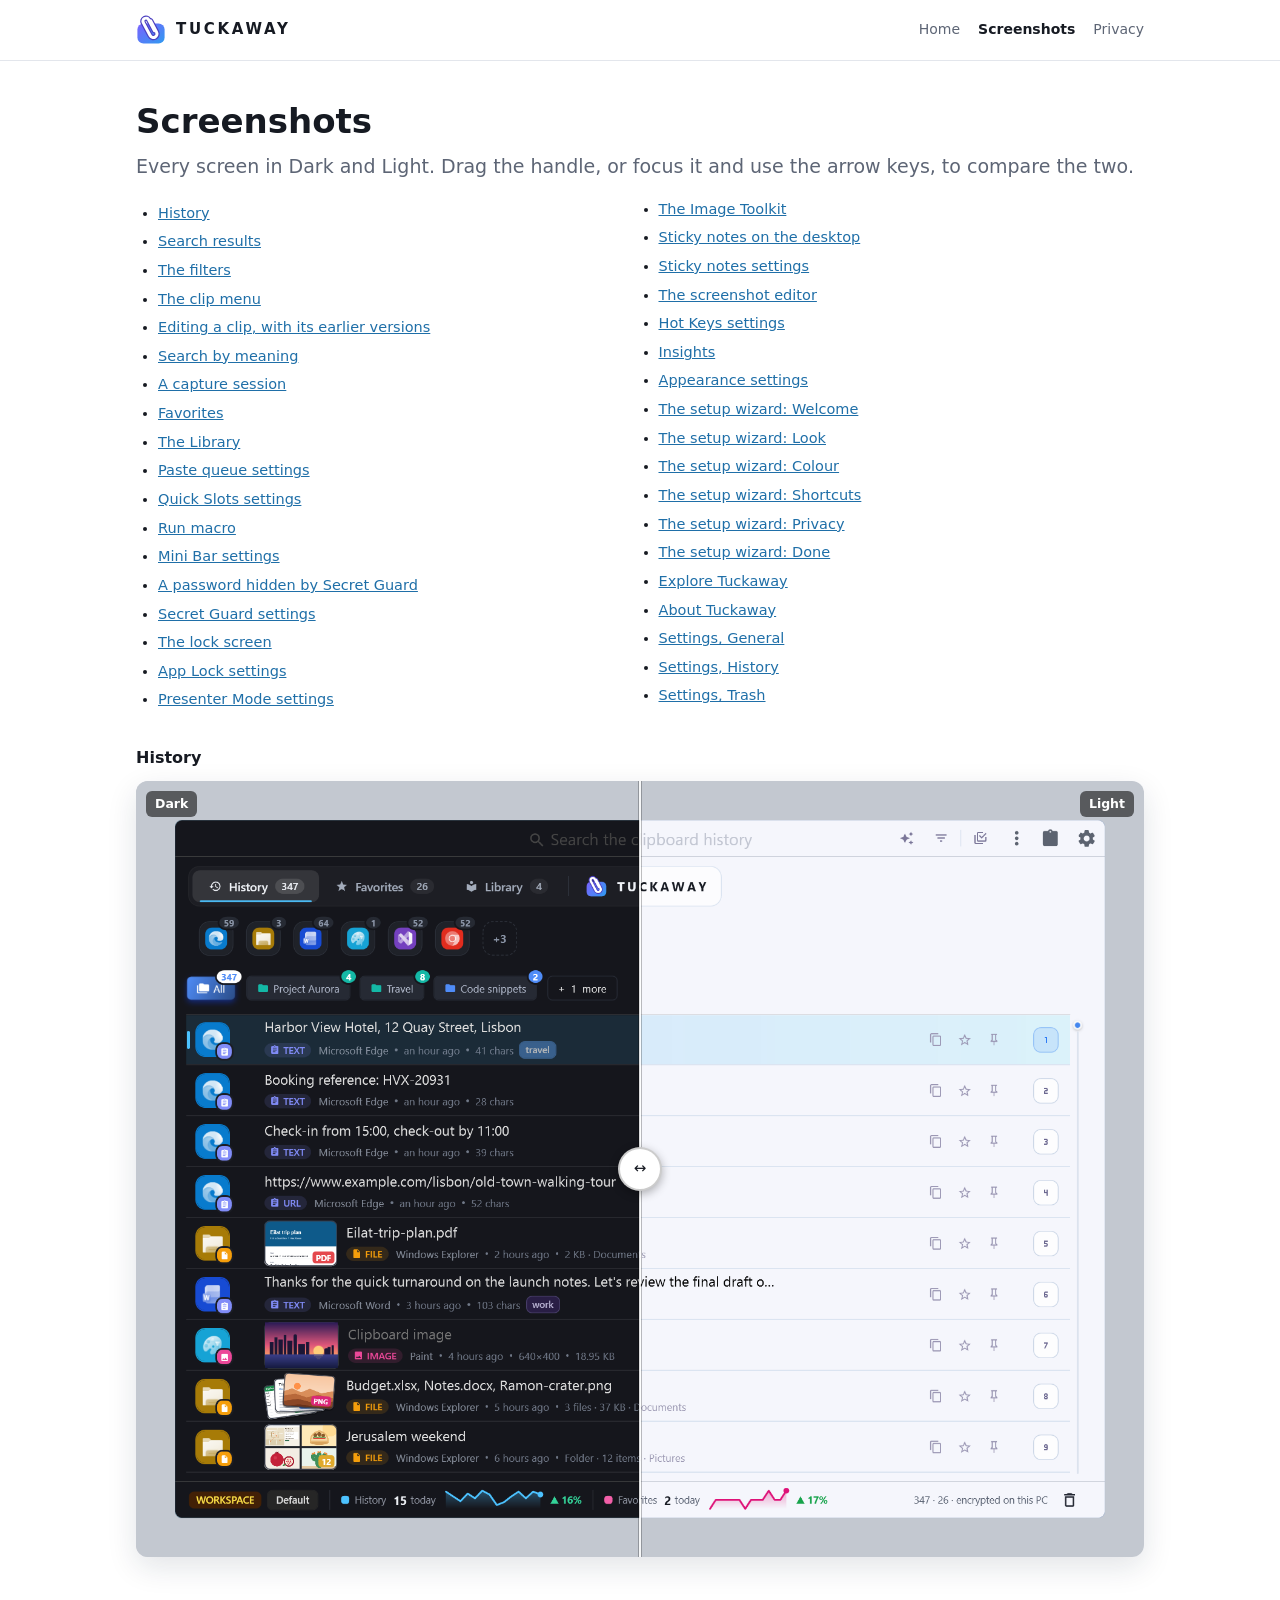
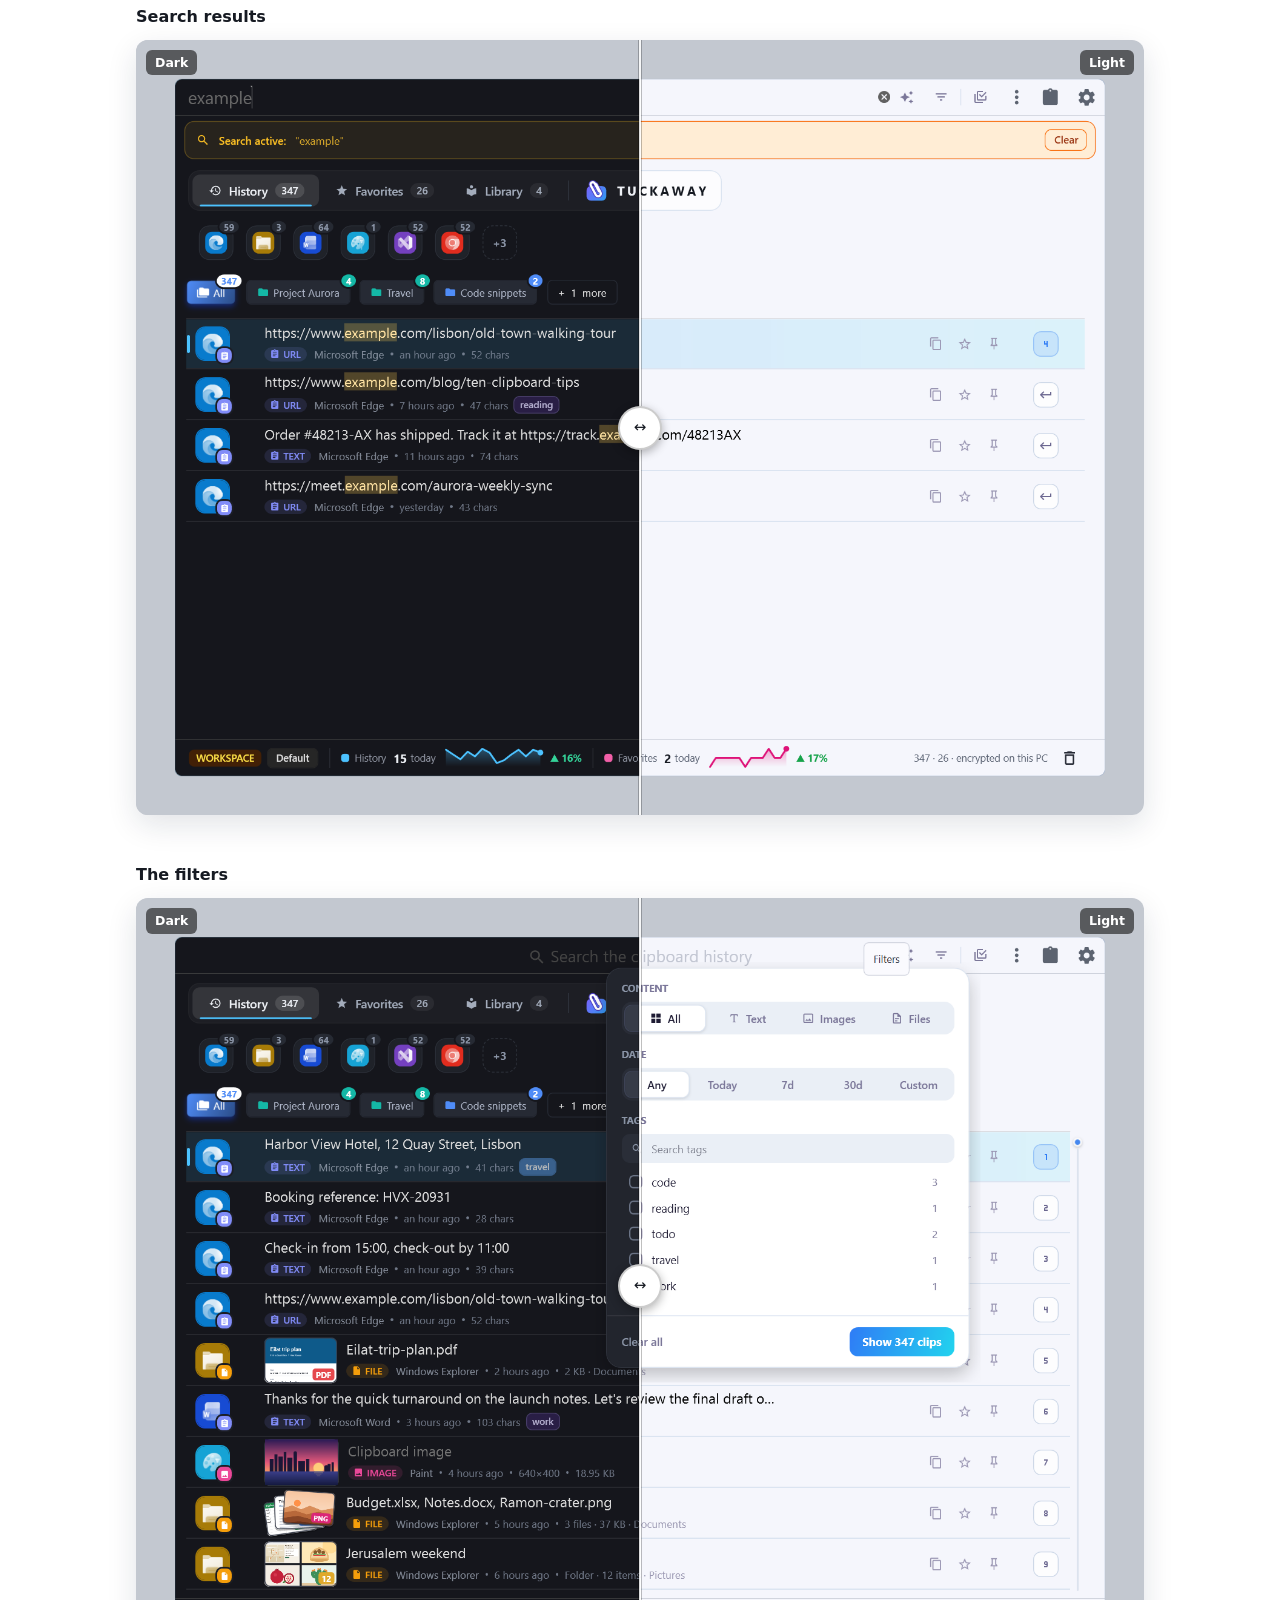
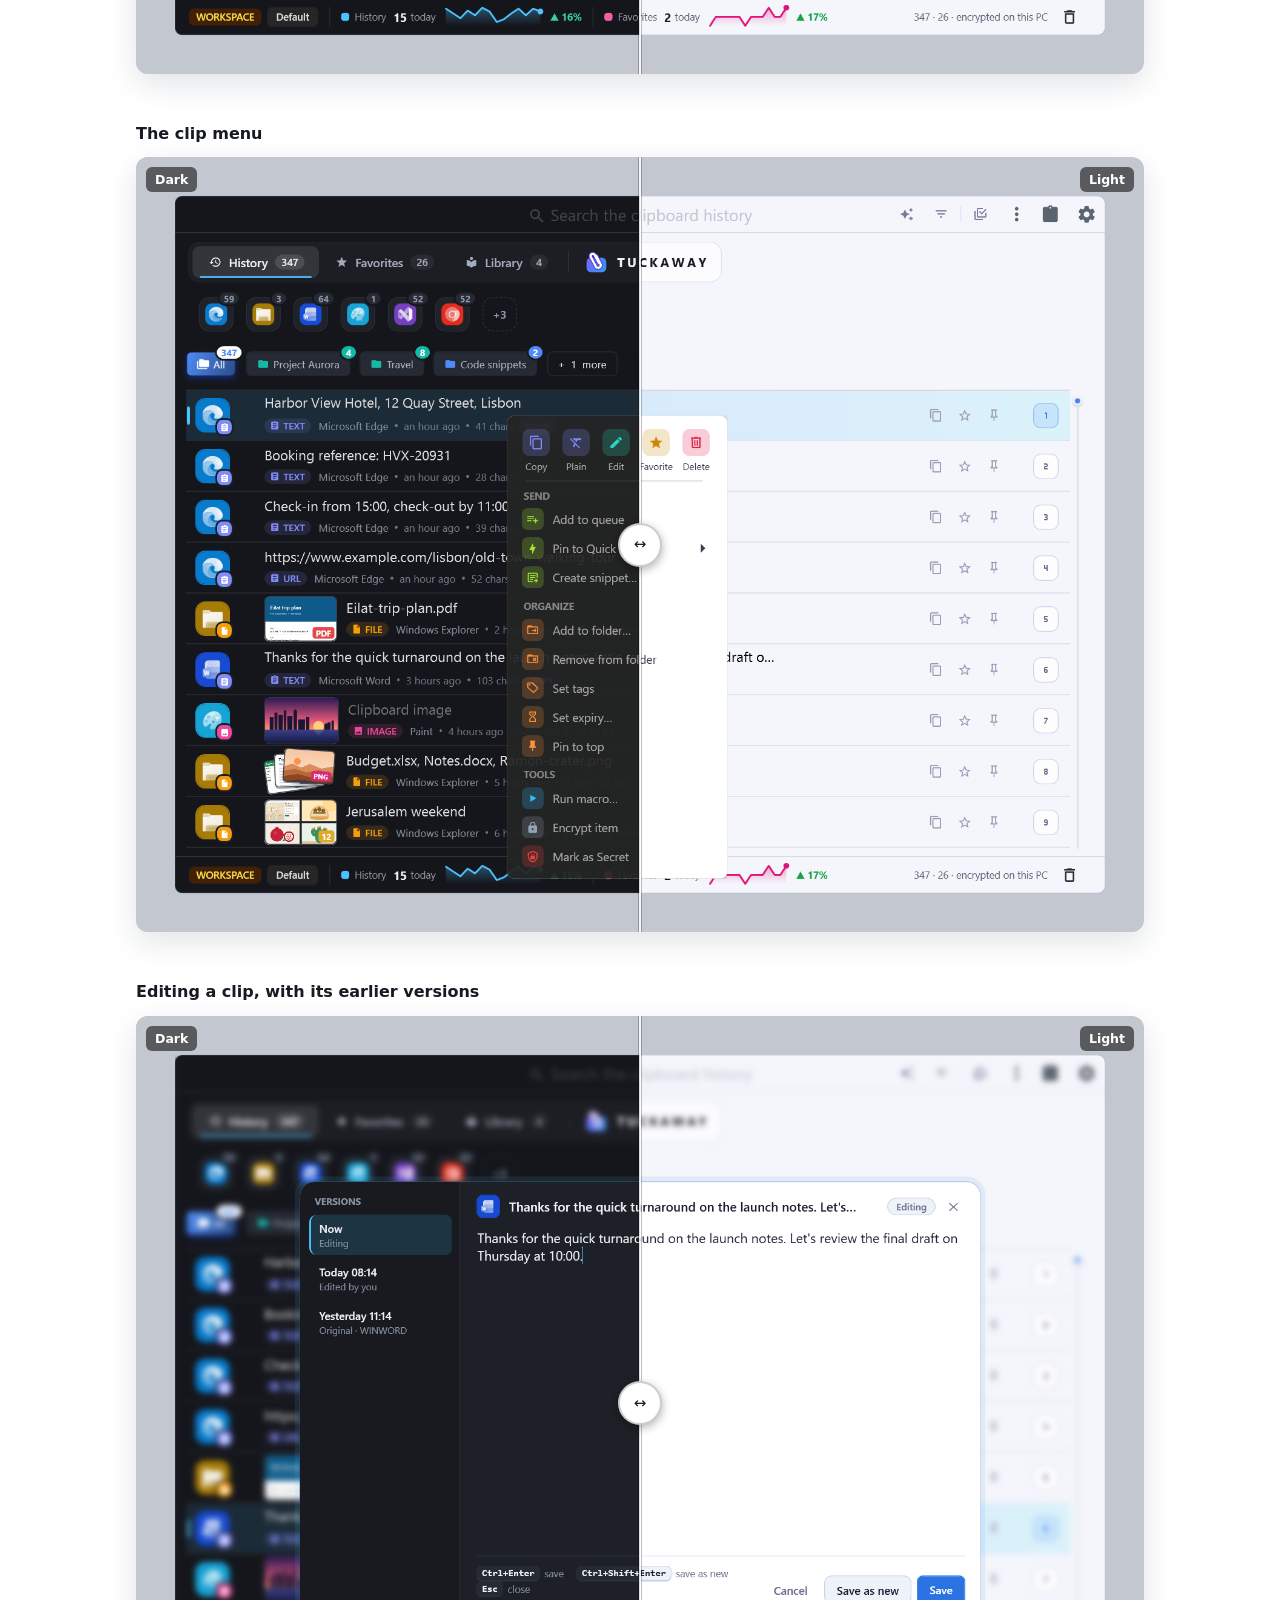
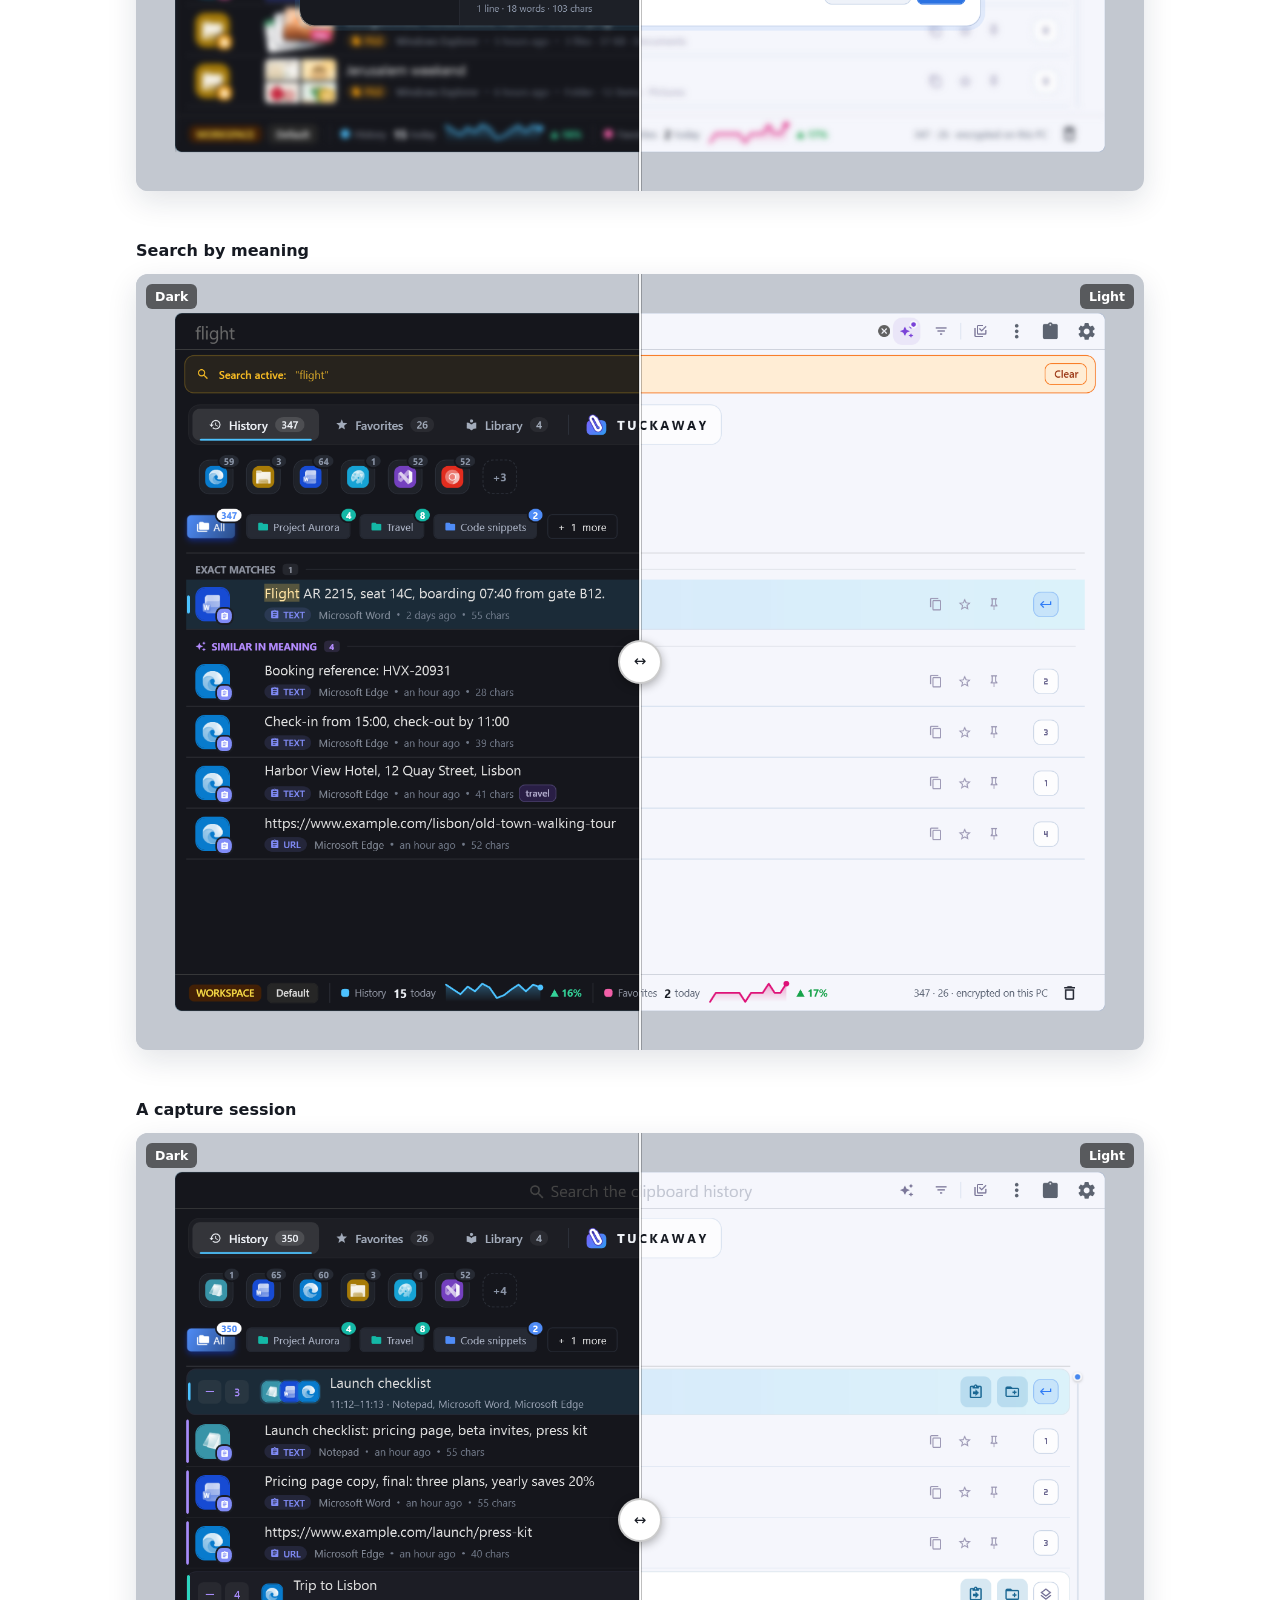
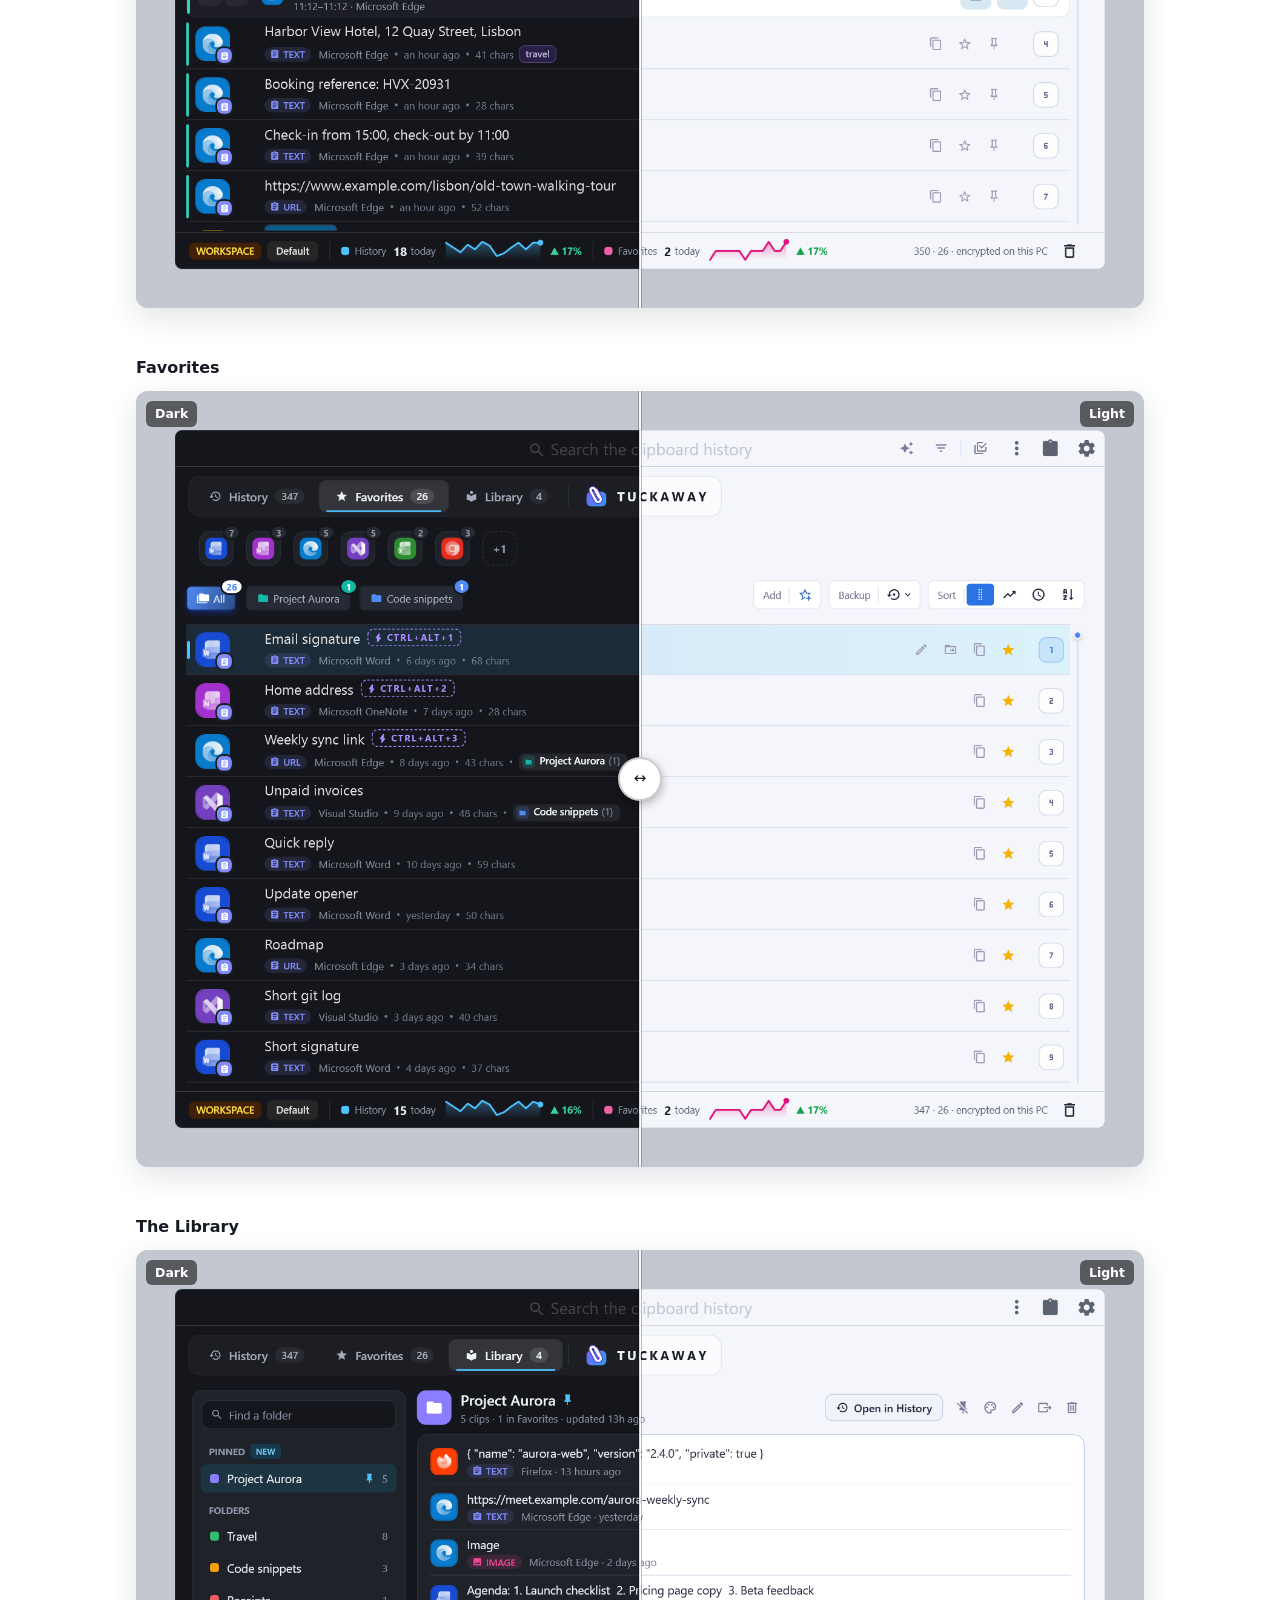
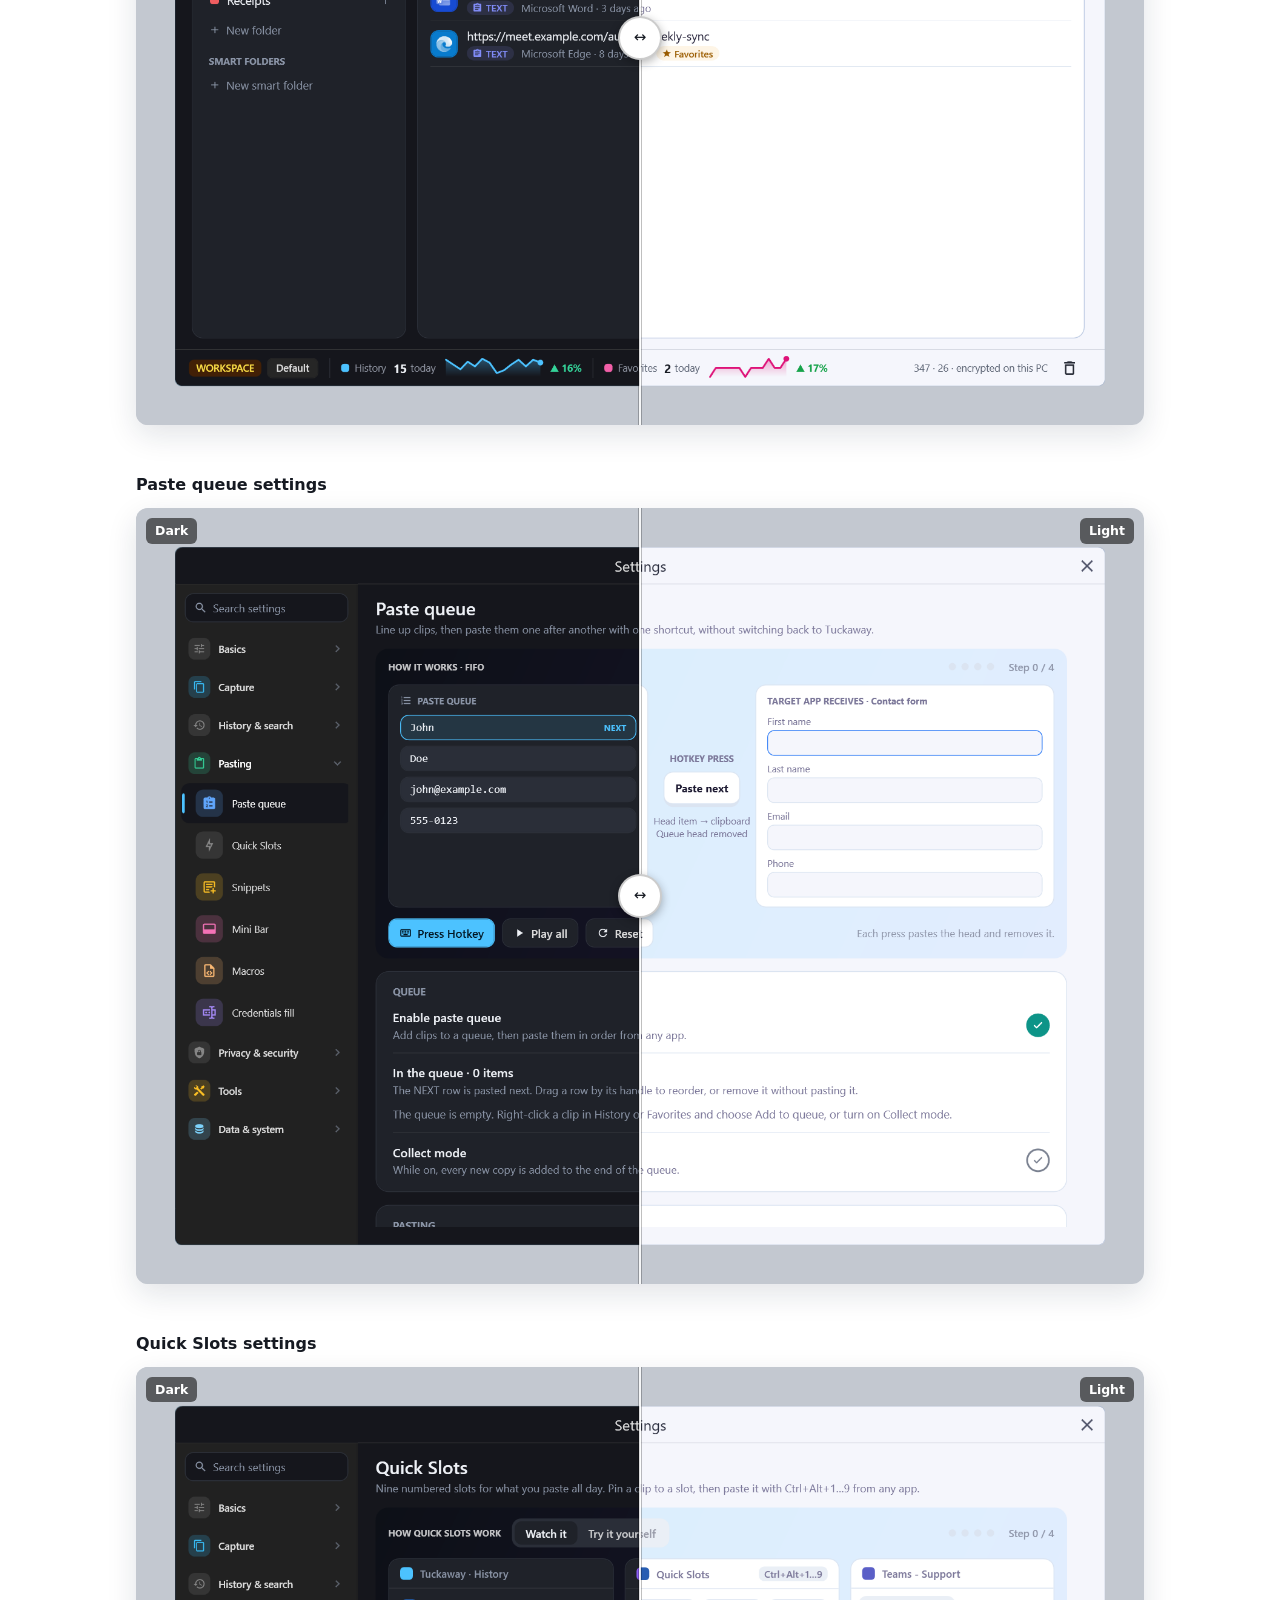
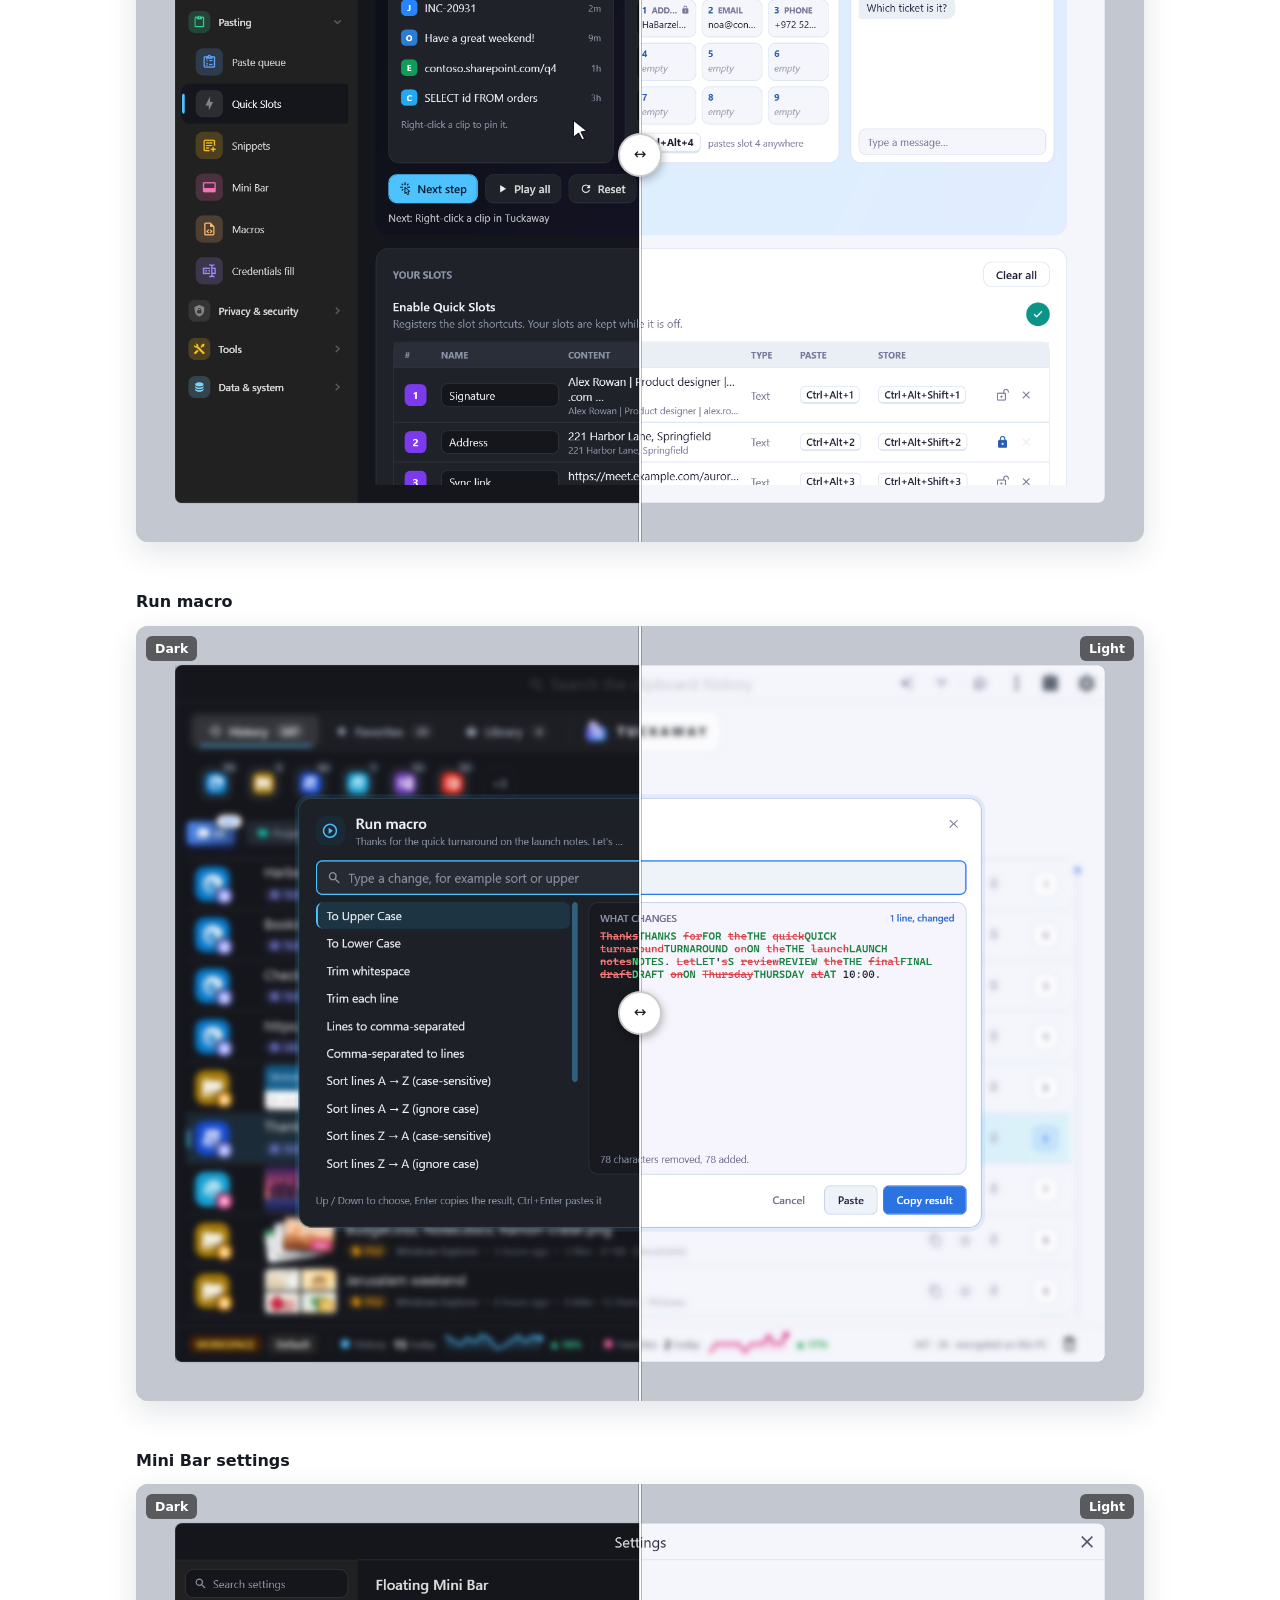
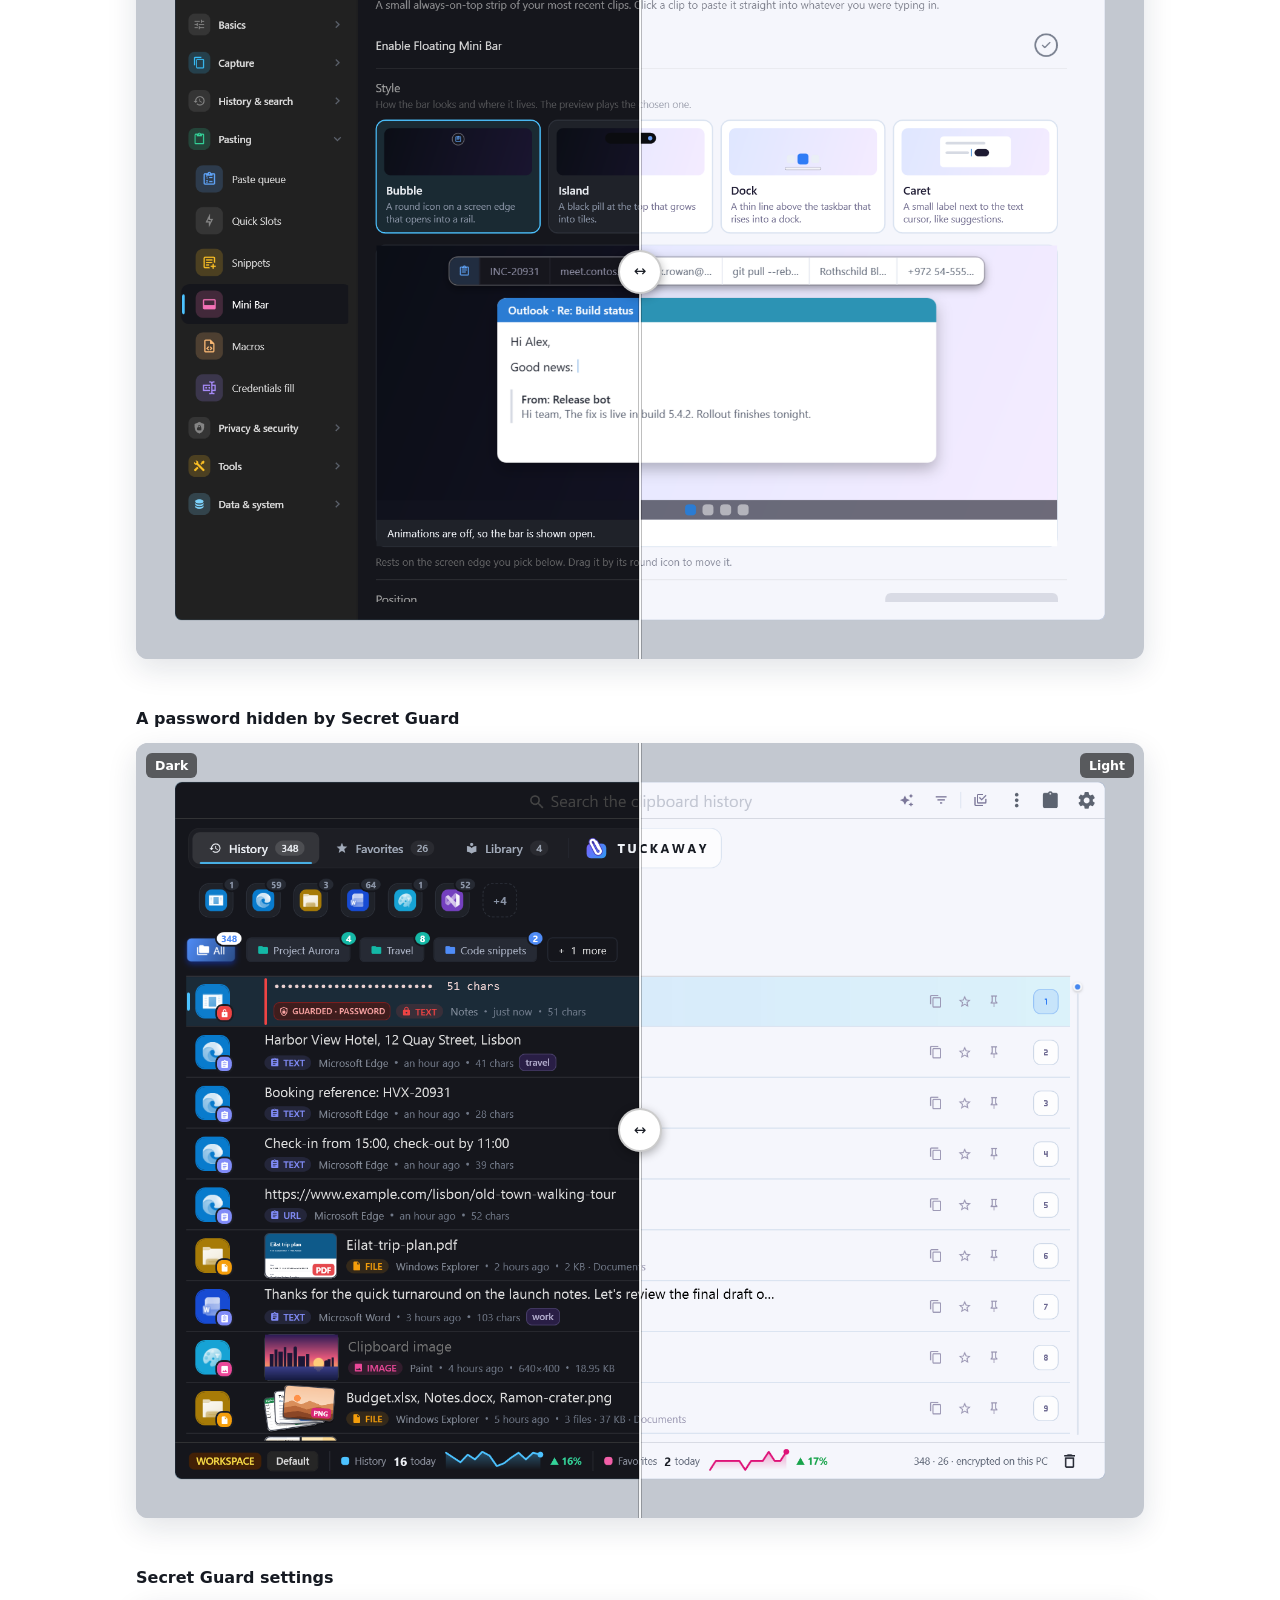
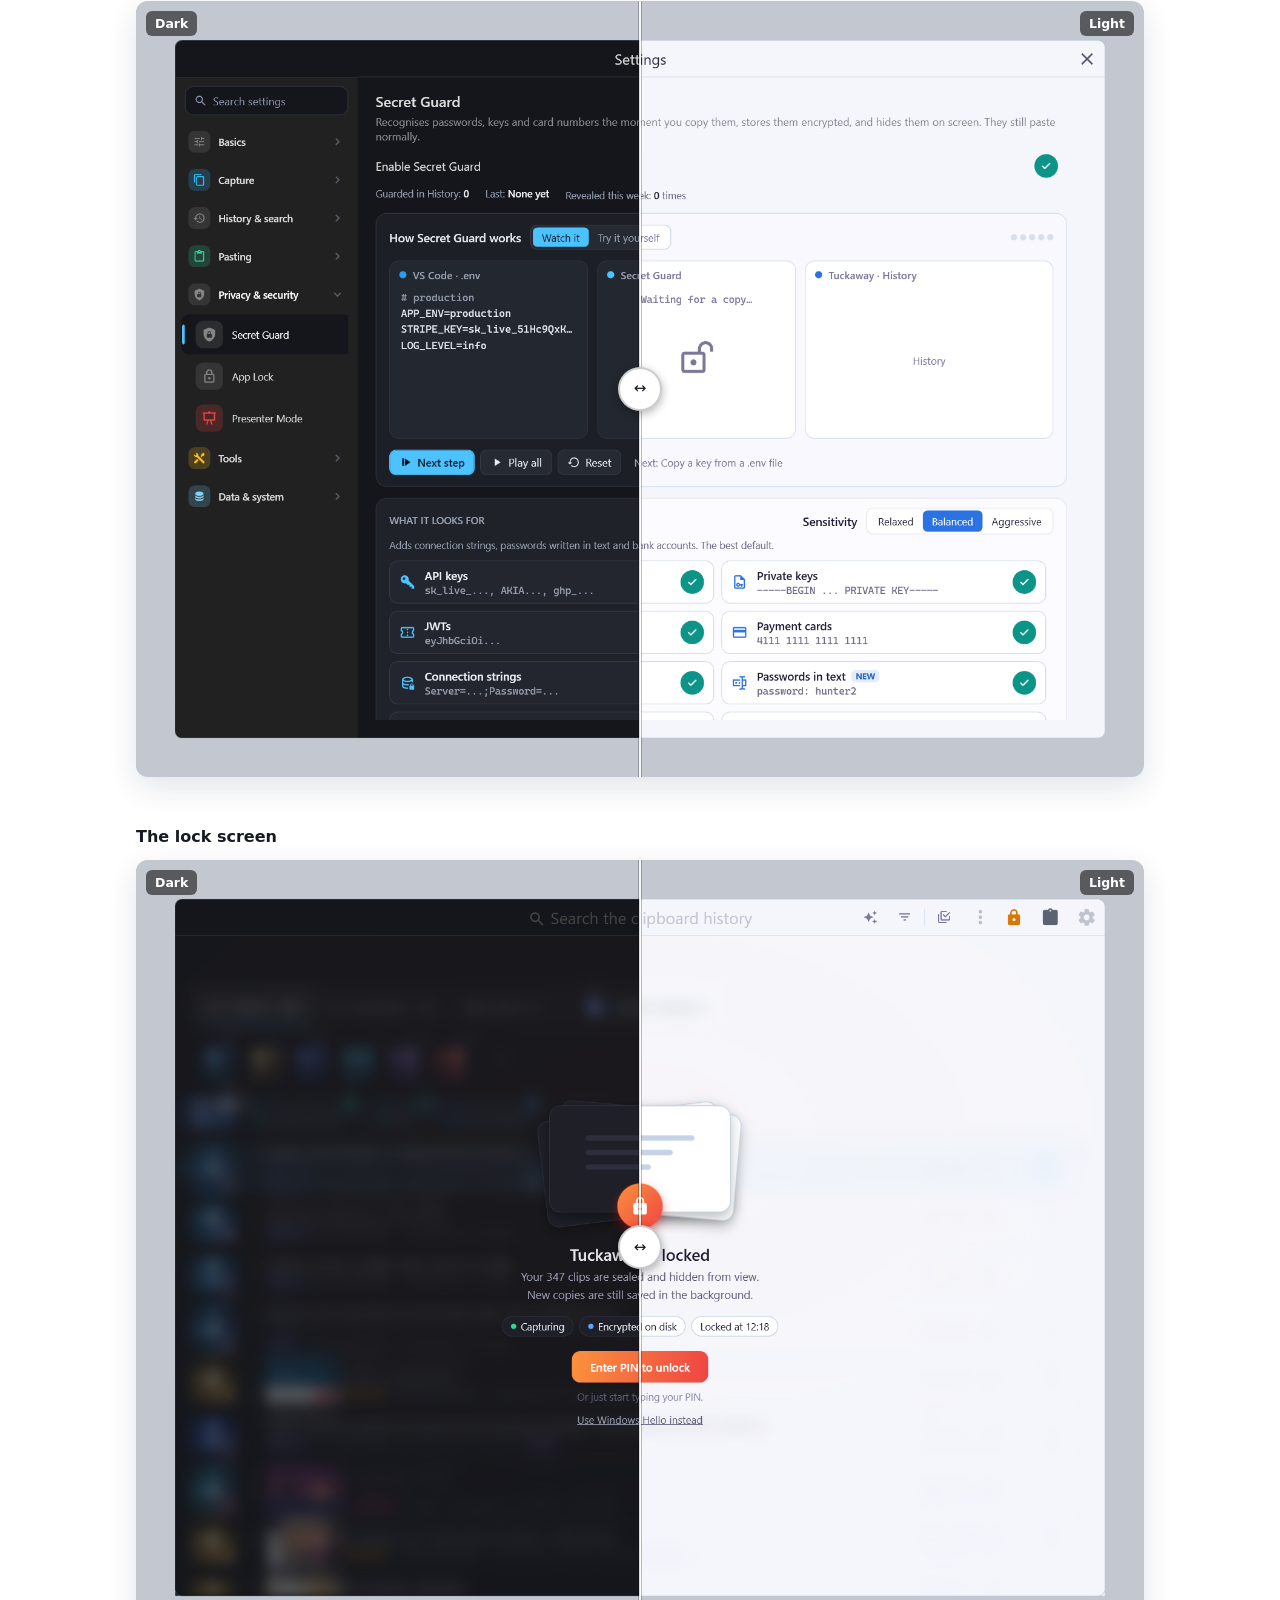
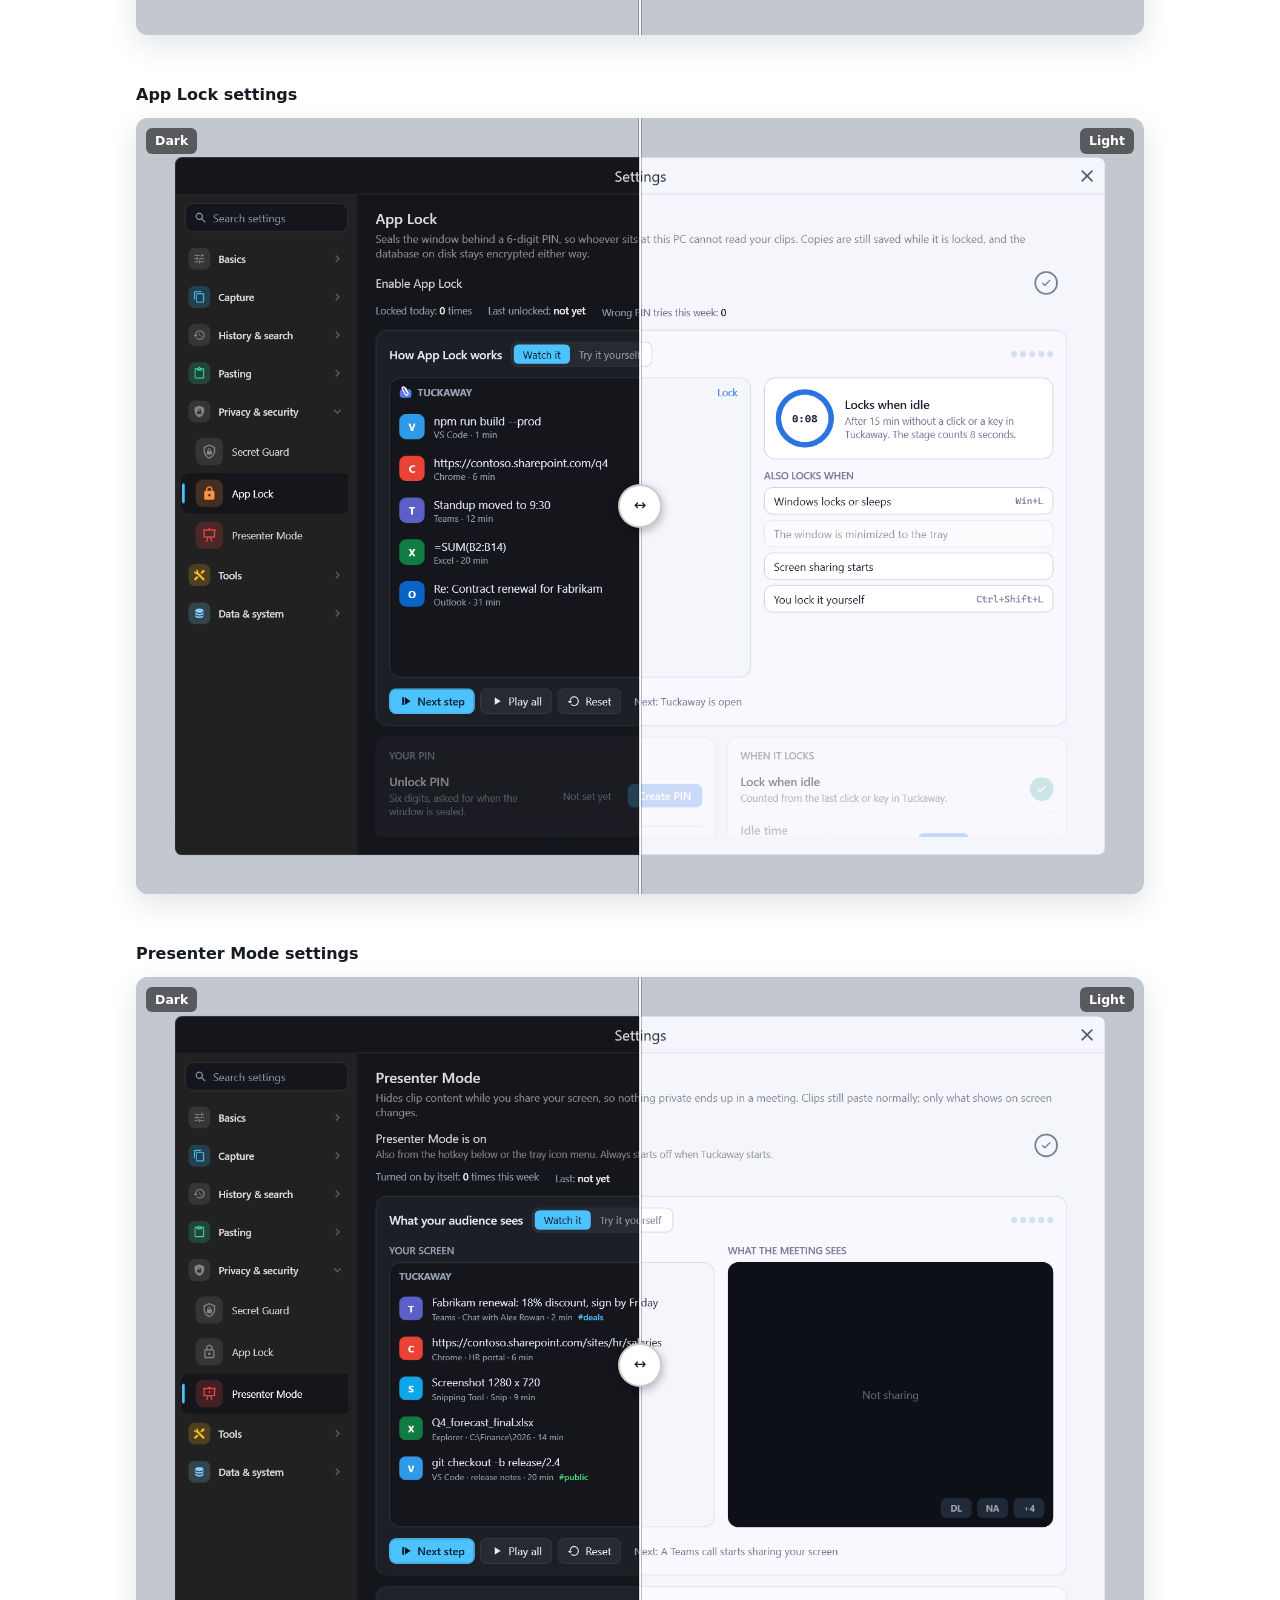
==== commit 9205d621: "Full Dark and Light pictures, new demo content, README with theme pictures" ====
--- a/docs/screenshots.html
+++ b/docs/screenshots.html
@@ -240,6 +240,14 @@
     }
 
     SCREENS.forEach(addScreen);
+
+    // A link straight to one screen (screenshots.html#capture-sessions) names a figure this script has only just built,
+    // so the browser found nothing to scroll to when the page opened; the placeholders already hold each picture's height,
+    // so scrolling now lands on the right screen.
+    if (location.hash.length > 1) {
+      var target = document.getElementById(decodeURIComponent(location.hash.slice(1)));
+      if (target) target.scrollIntoView();
+    }
   })();
 </script>
 </body>
